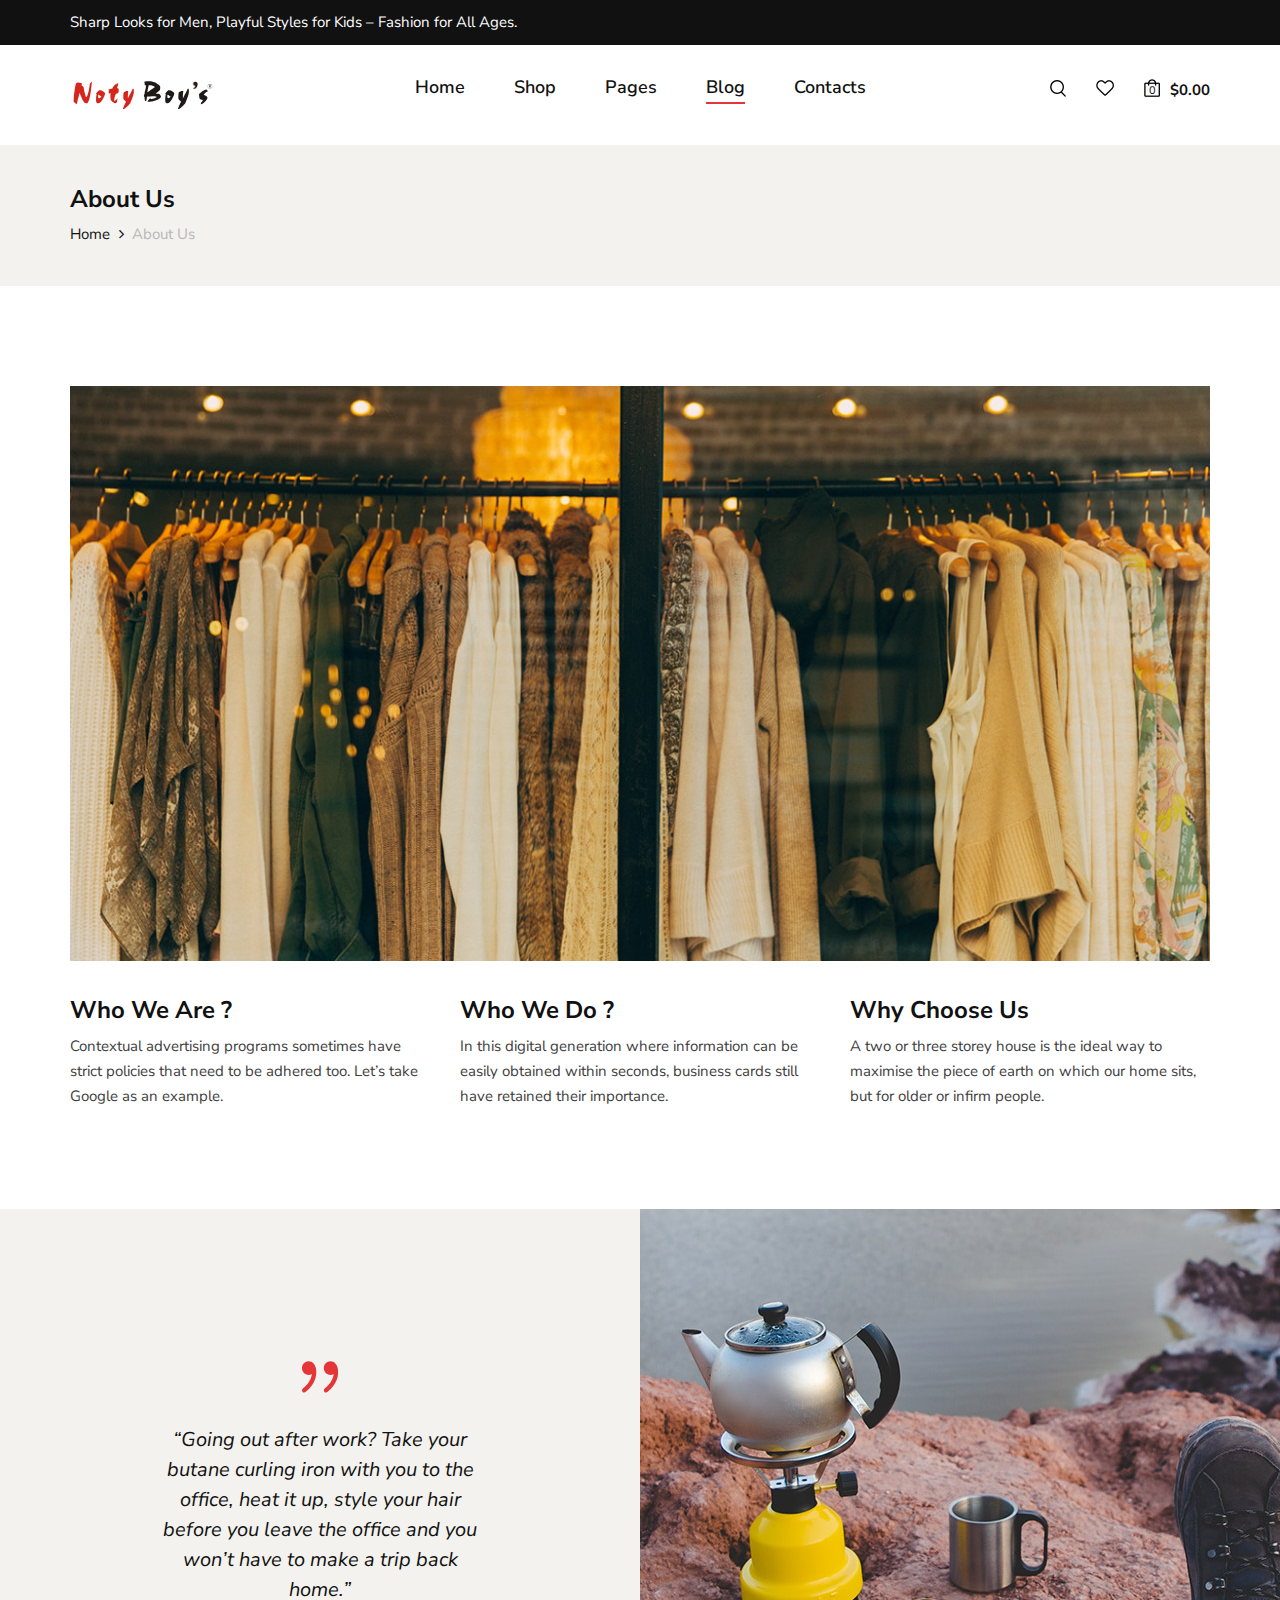
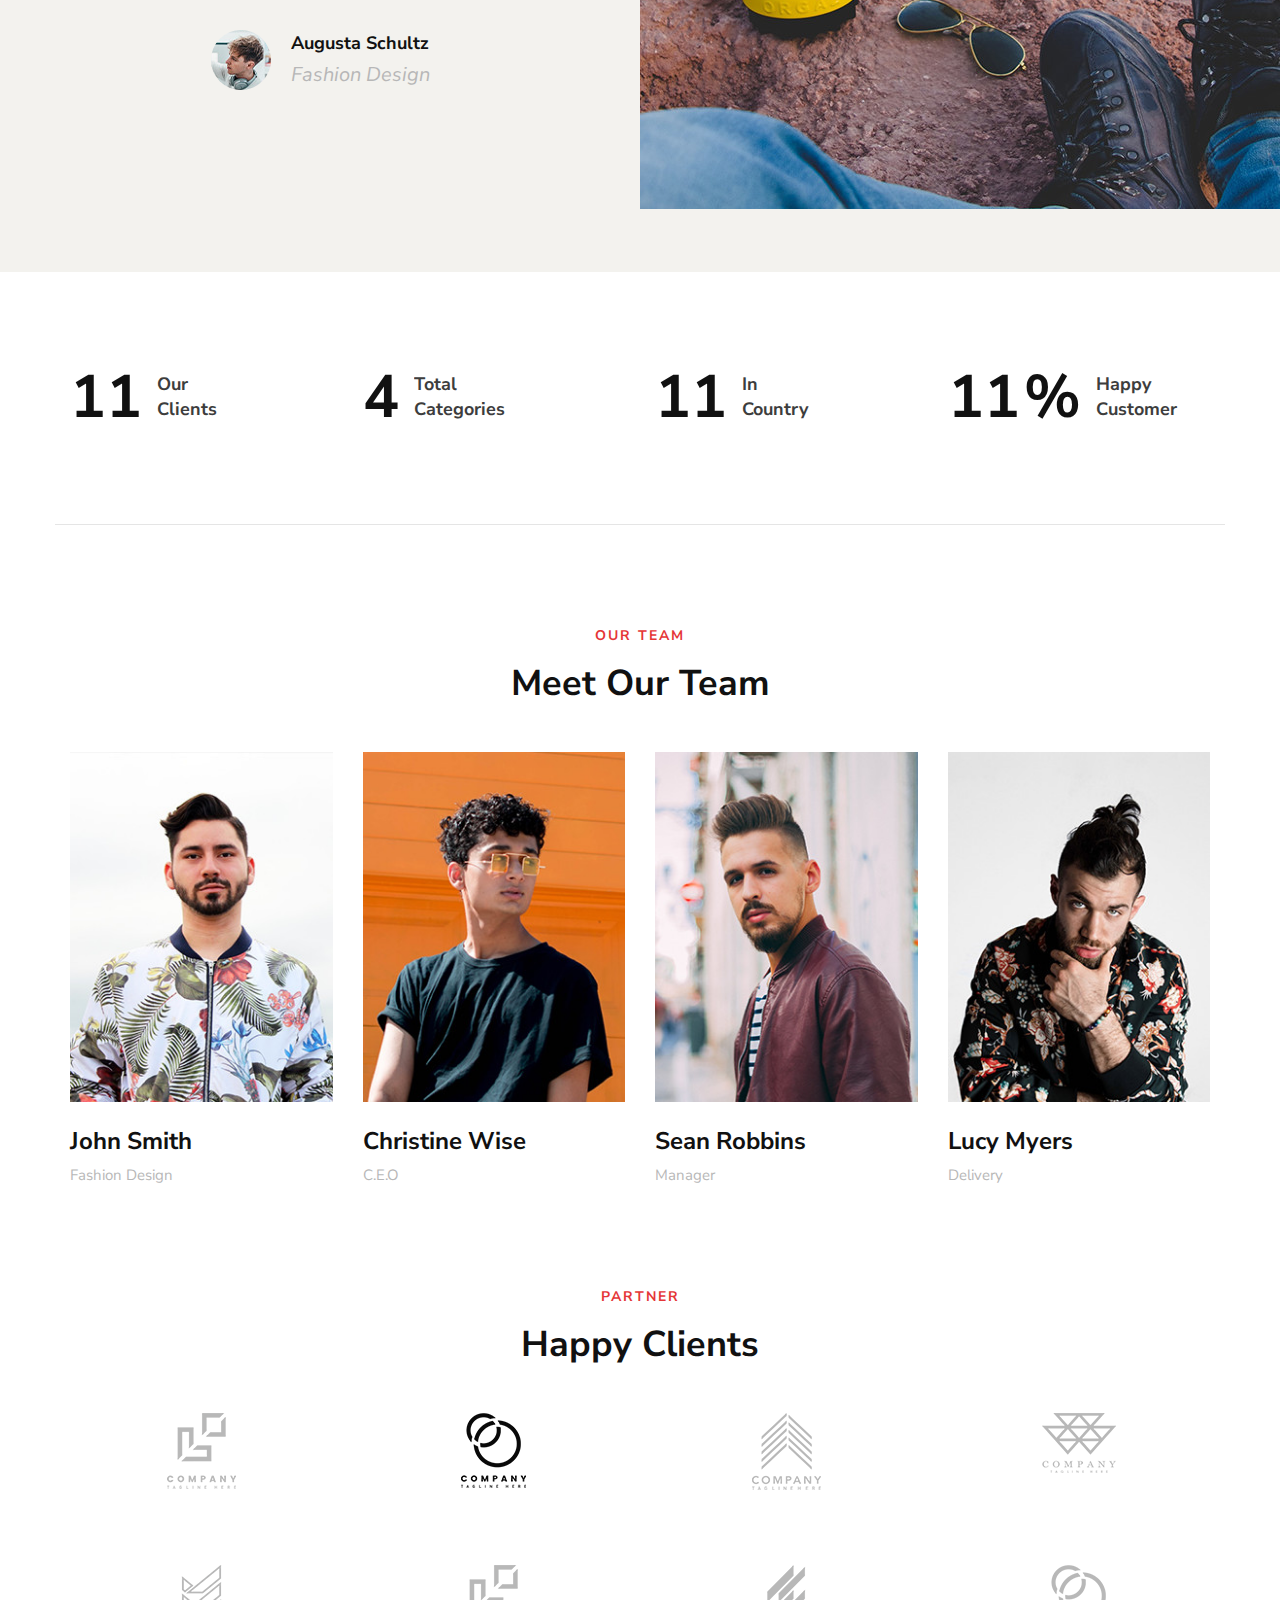
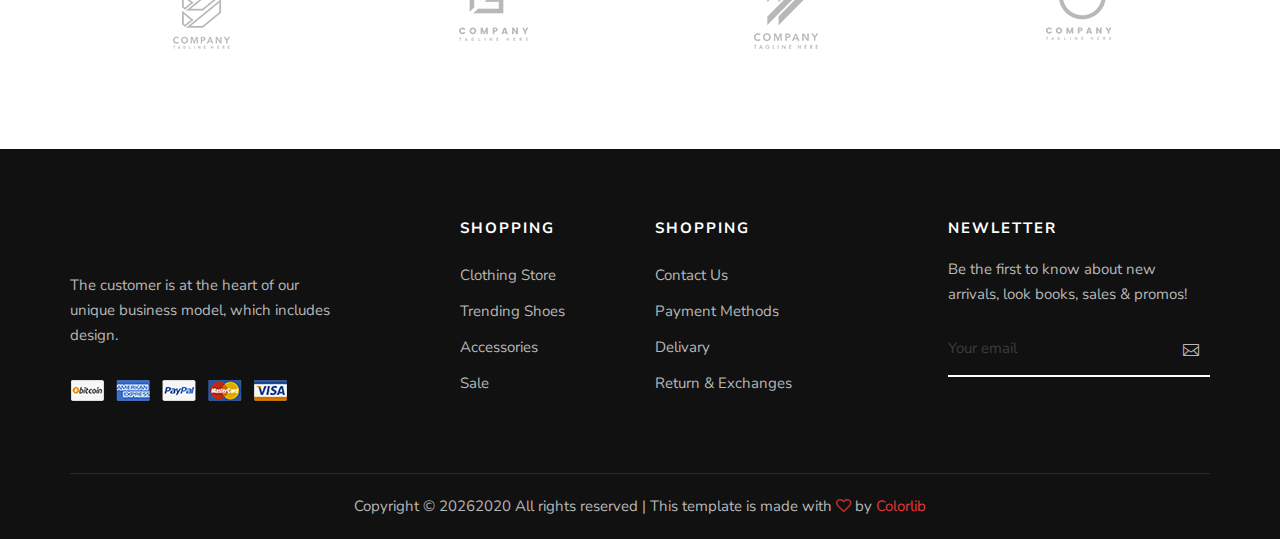
==== public/about.html @ b28cf13d "source code" ====
<!DOCTYPE html>
<html lang="zxx">

<head>
    <meta charset="UTF-8">
    <meta name="description" content="Male_Fashion Template">
    <meta name="keywords" content="Male_Fashion, unica, creative, html">
    <meta name="viewport" content="width=device-width, initial-scale=1.0">
    <meta http-equiv="X-UA-Compatible" content="ie=edge">
    <title>Noty Boy's | Men's & Kid's Wear</title>

    <!-- Google Font -->
    <link href="https://fonts.googleapis.com/css2?family=Nunito+Sans:wght@300;400;600;700;800;900&display=swap"
    rel="stylesheet">

    <!-- Css Styles -->
    <link rel="stylesheet" href="css/bootstrap.min.css" type="text/css">
    <link rel="stylesheet" href="css/font-awesome.min.css" type="text/css">
    <link rel="stylesheet" href="css/elegant-icons.css" type="text/css">
    <link rel="stylesheet" href="css/magnific-popup.css" type="text/css">
    <link rel="stylesheet" href="css/nice-select.css" type="text/css">
    <link rel="stylesheet" href="css/owl.carousel.min.css" type="text/css">
    <link rel="stylesheet" href="css/slicknav.min.css" type="text/css">
    <link rel="stylesheet" href="css/style.css" type="text/css">
</head>

<body>
    <!-- Page Preloder -->
    <div id="preloder">
        <div class="loader"></div>
    </div>

    <!-- Offcanvas Menu Begin -->
    <div class="offcanvas-menu-overlay"></div>
    <div class="offcanvas-menu-wrapper">
        <div class="offcanvas__option">
            <div class="offcanvas__links">
                <a href="#">Sign in</a>
                <a href="#">FAQs</a>
            </div>
            <div class="offcanvas__top__hover">
                <span>Usd <i class="arrow_carrot-down"></i></span>
                <ul>
                    <li>USD</li>
                    <li>EUR</li>
                    <li>USD</li>
                </ul>
            </div>
        </div>
        <div class="offcanvas__nav__option">
            <a href="#" class="search-switch"><img src="img/icon/search.png" alt=""></a>
            <a href="#"><img src="img/icon/heart.png" alt=""></a>
            <a href="#"><img src="img/icon/cart.png" alt=""> <span>0</span></a>
            <div class="price">$0.00</div>
        </div>
        <div id="mobile-menu-wrap"></div>
        <div class="offcanvas__text">
            <p>Sharp Looks for Men, Playful Styles for Kids – Fashion for All Ages.</p>
        </div>
    </div>
    <!-- Offcanvas Menu End -->

    <!-- Header Section Begin -->
    <header class="header">
        <div class="header__top">
            <div class="container">
                <div class="row">
                    <div class="col-lg-6 col-md-7">
                        <div class="header__top__left">
                            <p>Sharp Looks for Men, Playful Styles for Kids – Fashion for All Ages.</p>
                        </div>
                    </div>
                    
                </div>
            </div>
        </div>
        <div class="container">
            <div class="row">
                <div class="col-lg-3 col-md-3">
                    <div class="header__logo">
                        <a href="./index.html"><img src="img/logo.svg" alt=""></a>
                    </div>
                </div>
                <div class="col-lg-6 col-md-6">
                    <nav class="header__menu mobile-menu">
                        <ul>
                            <li><a href="./index.html">Home</a></li>
                            <li><a href="./shop.html">Shop</a></li>
                            <li><a href="#">Pages</a>
                                <ul class="dropdown">
                                    <li><a href="./about.html">About Us</a></li>
                                    <li><a href="./shop-details.html">Shop Details</a></li>
                                    <li><a href="./shopping-cart.html">Shopping Cart</a></li>
                                    <li><a href="./checkout.html">Check Out</a></li>
                                    <li><a href="./blog-details.html">Blog Details</a></li>
                                </ul>
                            </li>
                            <li class="active"><a href="./blog.html">Blog</a></li>
                            <li><a href="./contact.html">Contacts</a></li>
                        </ul>
                    </nav>
                </div>
                <div class="col-lg-3 col-md-3">
                    <div class="header__nav__option">
                        <a href="#" class="search-switch"><img src="img/icon/search.png" alt=""></a>
                        <a href="#"><img src="img/icon/heart.png" alt=""></a>
                        <a href="#"><img src="img/icon/cart.png" alt=""> <span>0</span></a>
                        <div class="price">$0.00</div>
                    </div>
                </div>
            </div>
            <div class="canvas__open"><i class="fa fa-bars"></i></div>
        </div>
    </header>
    <!-- Header Section End -->

    <!-- Breadcrumb Section Begin -->
    <section class="breadcrumb-option">
        <div class="container">
            <div class="row">
                <div class="col-lg-12">
                    <div class="breadcrumb__text">
                        <h4>About Us</h4>
                        <div class="breadcrumb__links">
                            <a href="./index.html">Home</a>
                            <span>About Us</span>
                        </div>
                    </div>
                </div>
            </div>
        </div>
    </section>
    <!-- Breadcrumb Section End -->

    <!-- About Section Begin -->
    <section class="about spad">
        <div class="container">
            <div class="row">
                <div class="col-lg-12">
                    <div class="about__pic">
                        <img src="img/about/about-us.jpg" alt="">
                    </div>
                </div>
            </div>
            <div class="row">
                <div class="col-lg-4 col-md-4 col-sm-6">
                    <div class="about__item">
                        <h4>Who We Are ?</h4>
                        <p>Contextual advertising programs sometimes have strict policies that need to be adhered too.
                        Let’s take Google as an example.</p>
                    </div>
                </div>
                <div class="col-lg-4 col-md-4 col-sm-6">
                    <div class="about__item">
                        <h4>Who We Do ?</h4>
                        <p>In this digital generation where information can be easily obtained within seconds, business
                        cards still have retained their importance.</p>
                    </div>
                </div>
                <div class="col-lg-4 col-md-4 col-sm-6">
                    <div class="about__item">
                        <h4>Why Choose Us</h4>
                        <p>A two or three storey house is the ideal way to maximise the piece of earth on which our home
                        sits, but for older or infirm people.</p>
                    </div>
                </div>
            </div>
        </div>
    </section>
    <!-- About Section End -->

    <!-- Testimonial Section Begin -->
    <section class="testimonial">
        <div class="container-fluid">
            <div class="row">
                <div class="col-lg-6 p-0">
                    <div class="testimonial__text">
                        <span class="icon_quotations"></span>
                        <p>“Going out after work? Take your butane curling iron with you to the office, heat it up,
                            style your hair before you leave the office and you won’t have to make a trip back home.”
                        </p>
                        <div class="testimonial__author">
                            <div class="testimonial__author__pic">
                                <img src="img/about/testimonial-author.jpg" alt="">
                            </div>
                            <div class="testimonial__author__text">
                                <h5>Augusta Schultz</h5>
                                <p>Fashion Design</p>
                            </div>
                        </div>
                    </div>
                </div>
                <div class="col-lg-6 p-0">
                    <div class="testimonial__pic set-bg" data-setbg="img/about/testimonial-pic.jpg"></div>
                </div>
            </div>
        </div>
    </section>
    <!-- Testimonial Section End -->

    <!-- Counter Section Begin -->
    <section class="counter spad">
        <div class="container">
            <div class="row">
                <div class="col-lg-3 col-md-6 col-sm-6">
                    <div class="counter__item">
                        <div class="counter__item__number">
                            <h2 class="cn_num">102</h2>
                        </div>
                        <span>Our <br />Clients</span>
                    </div>
                </div>
                <div class="col-lg-3 col-md-6 col-sm-6">
                    <div class="counter__item">
                        <div class="counter__item__number">
                            <h2 class="cn_num">30</h2>
                        </div>
                        <span>Total <br />Categories</span>
                    </div>
                </div>
                <div class="col-lg-3 col-md-6 col-sm-6">
                    <div class="counter__item">
                        <div class="counter__item__number">
                            <h2 class="cn_num">102</h2>
                        </div>
                        <span>In <br />Country</span>
                    </div>
                </div>
                <div class="col-lg-3 col-md-6 col-sm-6">
                    <div class="counter__item">
                        <div class="counter__item__number">
                            <h2 class="cn_num">98</h2>
                            <strong>%</strong>
                        </div>
                        <span>Happy <br />Customer</span>
                    </div>
                </div>
            </div>
        </div>
    </section>
    <!-- Counter Section End -->

    <!-- Team Section Begin -->
    <section class="team spad">
        <div class="container">
            <div class="row">
                <div class="col-lg-12">
                    <div class="section-title">
                        <span>Our Team</span>
                        <h2>Meet Our Team</h2>
                    </div>
                </div>
            </div>
            <div class="row">
                <div class="col-lg-3 col-md-6 col-sm-6">
                    <div class="team__item">
                        <img src="img/about/team-1.jpg" alt="">
                        <h4>John Smith</h4>
                        <span>Fashion Design</span>
                    </div>
                </div>
                <div class="col-lg-3 col-md-6 col-sm-6">
                    <div class="team__item">
                        <img src="img/about/team-2.jpg" alt="">
                        <h4>Christine Wise</h4>
                        <span>C.E.O</span>
                    </div>
                </div>
                <div class="col-lg-3 col-md-6 col-sm-6">
                    <div class="team__item">
                        <img src="img/about/team-3.jpg" alt="">
                        <h4>Sean Robbins</h4>
                        <span>Manager</span>
                    </div>
                </div>
                <div class="col-lg-3 col-md-6 col-sm-6">
                    <div class="team__item">
                        <img src="img/about/team-4.jpg" alt="">
                        <h4>Lucy Myers</h4>
                        <span>Delivery</span>
                    </div>
                </div>
            </div>
        </div>
    </section>
    <!-- Team Section End -->

    <!-- Client Section Begin -->
    <section class="clients spad">
        <div class="container">
            <div class="row">
                <div class="col-lg-12">
                    <div class="section-title">
                        <span>Partner</span>
                        <h2>Happy Clients</h2>
                    </div>
                </div>
            </div>
            <div class="row">
                <div class="col-lg-3 col-md-4 col-sm-4 col-6">
                    <a href="#" class="client__item"><img src="img/clients/client-1.png" alt=""></a>
                </div>
                <div class="col-lg-3 col-md-4 col-sm-4 col-6">
                    <a href="#" class="client__item"><img src="img/clients/client-2.png" alt=""></a>
                </div>
                <div class="col-lg-3 col-md-4 col-sm-4 col-6">
                    <a href="#" class="client__item"><img src="img/clients/client-3.png" alt=""></a>
                </div>
                <div class="col-lg-3 col-md-4 col-sm-4 col-6">
                    <a href="#" class="client__item"><img src="img/clients/client-4.png" alt=""></a>
                </div>
                <div class="col-lg-3 col-md-4 col-sm-4 col-6">
                    <a href="#" class="client__item"><img src="img/clients/client-5.png" alt=""></a>
                </div>
                <div class="col-lg-3 col-md-4 col-sm-4 col-6">
                    <a href="#" class="client__item"><img src="img/clients/client-6.png" alt=""></a>
                </div>
                <div class="col-lg-3 col-md-4 col-sm-4 col-6">
                    <a href="#" class="client__item"><img src="img/clients/client-7.png" alt=""></a>
                </div>
                <div class="col-lg-3 col-md-4 col-sm-4 col-6">
                    <a href="#" class="client__item"><img src="img/clients/client-8.png" alt=""></a>
                </div>
            </div>
        </div>
    </section>
    <!-- Client Section End -->

    <!-- Footer Section Begin -->
    <footer class="footer">
        <div class="container">
            <div class="row">
                <div class="col-lg-3 col-md-6 col-sm-6">
                    <div class="footer__about">
                        <div class="footer__logo">
                            <a href="#"><img src="img/footer-logo.svg" alt=""></a>
                        </div>
                        <p>The customer is at the heart of our unique business model, which includes design.</p>
                        <a href="#"><img src="img/payment.png" alt=""></a>
                    </div>
                </div>
                <div class="col-lg-2 offset-lg-1 col-md-3 col-sm-6">
                    <div class="footer__widget">
                        <h6>Shopping</h6>
                        <ul>
                            <li><a href="#">Clothing Store</a></li>
                            <li><a href="#">Trending Shoes</a></li>
                            <li><a href="#">Accessories</a></li>
                            <li><a href="#">Sale</a></li>
                        </ul>
                    </div>
                </div>
                <div class="col-lg-2 col-md-3 col-sm-6">
                    <div class="footer__widget">
                        <h6>Shopping</h6>
                        <ul>
                            <li><a href="#">Contact Us</a></li>
                            <li><a href="#">Payment Methods</a></li>
                            <li><a href="#">Delivary</a></li>
                            <li><a href="#">Return & Exchanges</a></li>
                        </ul>
                    </div>
                </div>
                <div class="col-lg-3 offset-lg-1 col-md-6 col-sm-6">
                    <div class="footer__widget">
                        <h6>NewLetter</h6>
                        <div class="footer__newslatter">
                            <p>Be the first to know about new arrivals, look books, sales & promos!</p>
                            <form action="#">
                                <input type="text" placeholder="Your email">
                                <button type="submit"><span class="icon_mail_alt"></span></button>
                            </form>
                        </div>
                    </div>
                </div>
            </div>
            <div class="row">
                <div class="col-lg-12 text-center">
                    <div class="footer__copyright__text">
                        <!-- Link back to Colorlib can't be removed. Template is licensed under CC BY 3.0. -->
                        <p>Copyright ©
                            <script>
                                document.write(new Date().getFullYear());
                            </script>2020
                            All rights reserved | This template is made with <i class="fa fa-heart-o"
                            aria-hidden="true"></i> by <a href="https://colorlib.com" target="_blank">Colorlib</a>
                        </p>
                        <!-- Link back to Colorlib can't be removed. Template is licensed under CC BY 3.0. -->
                    </div>
                </div>
            </div>
        </div>
    </footer>
    <!-- Footer Section End -->

    <!-- Search Begin -->
    <div class="search-model">
        <div class="h-100 d-flex align-items-center justify-content-center">
            <div class="search-close-switch">+</div>
            <form class="search-model-form">
                <input type="text" id="search-input" placeholder="Search here.....">
            </form>
        </div>
    </div>
    <!-- Search End -->

    <!-- Js Plugins -->
    <script src="js/jquery-3.3.1.min.js"></script>
    <script src="js/bootstrap.min.js"></script>
    <script src="js/jquery.nice-select.min.js"></script>
    <script src="js/jquery.nicescroll.min.js"></script>
    <script src="js/jquery.magnific-popup.min.js"></script>
    <script src="js/jquery.countdown.min.js"></script>
    <script src="js/jquery.slicknav.js"></script>
    <script src="js/mixitup.min.js"></script>
    <script src="js/owl.carousel.min.js"></script>
    <script src="js/main.js"></script>
</body>

</html>
---- public/css/elegant-icons.css ----
@font-face {
	font-family: 'ElegantIcons';
	src:url('../fonts/ElegantIcons.eot');
	src:url('../fonts/ElegantIcons.eot?#iefix') format('embedded-opentype'),
		url('../fonts/ElegantIcons.woff') format('woff'),
		url('../fonts/ElegantIcons.ttf') format('truetype'),
		url('../fonts/ElegantIcons.svg#ElegantIcons') format('svg');
	font-weight: normal;
	font-style: normal;
}

/* Use the following CSS code if you want to use data attributes for inserting your icons */
[data-icon]:before {
	font-family: 'ElegantIcons';
	content: attr(data-icon);
	speak: none;
	font-weight: normal;
	font-variant: normal;
	text-transform: none;
	line-height: 1;
	-webkit-font-smoothing: antialiased;
	-moz-osx-font-smoothing: grayscale;
}

/* Use the following CSS code if you want to have a class per icon */
/*
Instead of a list of all class selectors,
you can use the generic selector below, but it's slower:
[class*="your-class-prefix"] {
*/
.arrow_up, .arrow_down, .arrow_left, .arrow_right, .arrow_left-up, .arrow_right-up, .arrow_right-down, .arrow_left-down, .arrow-up-down, .arrow_up-down_alt, .arrow_left-right_alt, .arrow_left-right, .arrow_expand_alt2, .arrow_expand_alt, .arrow_condense, .arrow_expand, .arrow_move, .arrow_carrot-up, .arrow_carrot-down, .arrow_carrot-left, .arrow_carrot-right, .arrow_carrot-2up, .arrow_carrot-2down, .arrow_carrot-2left, .arrow_carrot-2right, .arrow_carrot-up_alt2, .arrow_carrot-down_alt2, .arrow_carrot-left_alt2, .arrow_carrot-right_alt2, .arrow_carrot-2up_alt2, .arrow_carrot-2down_alt2, .arrow_carrot-2left_alt2, .arrow_carrot-2right_alt2, .arrow_triangle-up, .arrow_triangle-down, .arrow_triangle-left, .arrow_triangle-right, .arrow_triangle-up_alt2, .arrow_triangle-down_alt2, .arrow_triangle-left_alt2, .arrow_triangle-right_alt2, .arrow_back, .icon_minus-06, .icon_plus, .icon_close, .icon_check, .icon_minus_alt2, .icon_plus_alt2, .icon_close_alt2, .icon_check_alt2, .icon_zoom-out_alt, .icon_zoom-in_alt, .icon_search, .icon_box-empty, .icon_box-selected, .icon_minus-box, .icon_plus-box, .icon_box-checked, .icon_circle-empty, .icon_circle-slelected, .icon_stop_alt2, .icon_stop, .icon_pause_alt2, .icon_pause, .icon_menu, .icon_menu-square_alt2, .icon_menu-circle_alt2, .icon_ul, .icon_ol, .icon_adjust-horiz, .icon_adjust-vert, .icon_document_alt, .icon_documents_alt, .icon_pencil, .icon_pencil-edit_alt, .icon_pencil-edit, .icon_folder-alt, .icon_folder-open_alt, .icon_folder-add_alt, .icon_info_alt, .icon_error-oct_alt, .icon_error-circle_alt, .icon_error-triangle_alt, .icon_question_alt2, .icon_question, .icon_comment_alt, .icon_chat_alt, .icon_vol-mute_alt, .icon_volume-low_alt, .icon_volume-high_alt, .icon_quotations, .icon_quotations_alt2, .icon_clock_alt, .icon_lock_alt, .icon_lock-open_alt, .icon_key_alt, .icon_cloud_alt, .icon_cloud-upload_alt, .icon_cloud-download_alt, .icon_image, .icon_images, .icon_lightbulb_alt, .icon_gift_alt, .icon_house_alt, .icon_genius, .icon_mobile, .icon_tablet, .icon_laptop, .icon_desktop, .icon_camera_alt, .icon_mail_alt, .icon_cone_alt, .icon_ribbon_alt, .icon_bag_alt, .icon_creditcard, .icon_cart_alt, .icon_paperclip, .icon_tag_alt, .icon_tags_alt, .icon_trash_alt, .icon_cursor_alt, .icon_mic_alt, .icon_compass_alt, .icon_pin_alt, .icon_pushpin_alt, .icon_map_alt, .icon_drawer_alt, .icon_toolbox_alt, .icon_book_alt, .icon_calendar, .icon_film, .icon_table, .icon_contacts_alt, .icon_headphones, .icon_lifesaver, .icon_piechart, .icon_refresh, .icon_link_alt, .icon_link, .icon_loading, .icon_blocked, .icon_archive_alt, .icon_heart_alt, .icon_star_alt, .icon_star-half_alt, .icon_star, .icon_star-half, .icon_tools, .icon_tool, .icon_cog, .icon_cogs, .arrow_up_alt, .arrow_down_alt, .arrow_left_alt, .arrow_right_alt, .arrow_left-up_alt, .arrow_right-up_alt, .arrow_right-down_alt, .arrow_left-down_alt, .arrow_condense_alt, .arrow_expand_alt3, .arrow_carrot_up_alt, .arrow_carrot-down_alt, .arrow_carrot-left_alt, .arrow_carrot-right_alt, .arrow_carrot-2up_alt, .arrow_carrot-2dwnn_alt, .arrow_carrot-2left_alt, .arrow_carrot-2right_alt, .arrow_triangle-up_alt, .arrow_triangle-down_alt, .arrow_triangle-left_alt, .arrow_triangle-right_alt, .icon_minus_alt, .icon_plus_alt, .icon_close_alt, .icon_check_alt, .icon_zoom-out, .icon_zoom-in, .icon_stop_alt, .icon_menu-square_alt, .icon_menu-circle_alt, .icon_document, .icon_documents, .icon_pencil_alt, .icon_folder, .icon_folder-open, .icon_folder-add, .icon_folder_upload, .icon_folder_download, .icon_info, .icon_error-circle, .icon_error-oct, .icon_error-triangle, .icon_question_alt, .icon_comment, .icon_chat, .icon_vol-mute, .icon_volume-low, .icon_volume-high, .icon_quotations_alt, .icon_clock, .icon_lock, .icon_lock-open, .icon_key, .icon_cloud, .icon_cloud-upload, .icon_cloud-download, .icon_lightbulb, .icon_gift, .icon_house, .icon_camera, .icon_mail, .icon_cone, .icon_ribbon, .icon_bag, .icon_cart, .icon_tag, .icon_tags, .icon_trash, .icon_cursor, .icon_mic, .icon_compass, .icon_pin, .icon_pushpin, .icon_map, .icon_drawer, .icon_toolbox, .icon_book, .icon_contacts, .icon_archive, .icon_heart, .icon_profile, .icon_group, .icon_grid-2x2, .icon_grid-3x3, .icon_music, .icon_pause_alt, .icon_phone, .icon_upload, .icon_download, .social_facebook, .social_twitter, .social_pinterest, .social_googleplus, .social_tumblr, .social_tumbleupon, .social_wordpress, .social_instagram, .social_dribbble, .social_vimeo, .social_linkedin, .social_rss, .social_deviantart, .social_share, .social_myspace, .social_skype, .social_youtube, .social_picassa, .social_googledrive, .social_flickr, .social_blogger, .social_spotify, .social_delicious, .social_facebook_circle, .social_twitter_circle, .social_pinterest_circle, .social_googleplus_circle, .social_tumblr_circle, .social_stumbleupon_circle, .social_wordpress_circle, .social_instagram_circle, .social_dribbble_circle, .social_vimeo_circle, .social_linkedin_circle, .social_rss_circle, .social_deviantart_circle, .social_share_circle, .social_myspace_circle, .social_skype_circle, .social_youtube_circle, .social_picassa_circle, .social_googledrive_alt2, .social_flickr_circle, .social_blogger_circle, .social_spotify_circle, .social_delicious_circle, .social_facebook_square, .social_twitter_square, .social_pinterest_square, .social_googleplus_square, .social_tumblr_square, .social_stumbleupon_square, .social_wordpress_square, .social_instagram_square, .social_dribbble_square, .social_vimeo_square, .social_linkedin_square, .social_rss_square, .social_deviantart_square, .social_share_square, .social_myspace_square, .social_skype_square, .social_youtube_square, .social_picassa_square, .social_googledrive_square, .social_flickr_square, .social_blogger_square, .social_spotify_square, .social_delicious_square, .icon_printer, .icon_calulator, .icon_building, .icon_floppy, .icon_drive, .icon_search-2, .icon_id, .icon_id-2, .icon_puzzle, .icon_like, .icon_dislike, .icon_mug, .icon_currency, .icon_wallet, .icon_pens, .icon_easel, .icon_flowchart, .icon_datareport, .icon_briefcase, .icon_shield, .icon_percent, .icon_globe, .icon_globe-2, .icon_target, .icon_hourglass, .icon_balance, .icon_rook, .icon_printer-alt, .icon_calculator_alt, .icon_building_alt, .icon_floppy_alt, .icon_drive_alt, .icon_search_alt, .icon_id_alt, .icon_id-2_alt, .icon_puzzle_alt, .icon_like_alt, .icon_dislike_alt, .icon_mug_alt, .icon_currency_alt, .icon_wallet_alt, .icon_pens_alt, .icon_easel_alt, .icon_flowchart_alt, .icon_datareport_alt, .icon_briefcase_alt, .icon_shield_alt, .icon_percent_alt, .icon_globe_alt, .icon_clipboard {
	font-family: 'ElegantIcons';
	speak: none;
	font-style: normal;
	font-weight: normal;
	font-variant: normal;
	text-transform: none;
	line-height: 1;
	-webkit-font-smoothing: antialiased;
}
.arrow_up:before {
	content: "\21";
}
.arrow_down:before {
	content: "\22";
}
.arrow_left:before {
	content: "\23";
}
.arrow_right:before {
	content: "\24";
}
.arrow_left-up:before {
	content: "\25";
}
.arrow_right-up:before {
	content: "\26";
}
.arrow_right-down:before {
	content: "\27";
}
.arrow_left-down:before {
	content: "\28";
}
.arrow-up-down:before {
	content: "\29";
}
.arrow_up-down_alt:before {
	content: "\2a";
}
.arrow_left-right_alt:before {
	content: "\2b";
}
.arrow_left-right:before {
	content: "\2c";
}
.arrow_expand_alt2:before {
	content: "\2d";
}
.arrow_expand_alt:before {
	content: "\2e";
}
.arrow_condense:before {
	content: "\2f";
}
.arrow_expand:before {
	content: "\30";
}
.arrow_move:before {
	content: "\31";
}
.arrow_carrot-up:before {
	content: "\32";
}
.arrow_carrot-down:before {
	content: "\33";
}
.arrow_carrot-left:before {
	content: "\34";
}
.arrow_carrot-right:before {
	content: "\35";
}
.arrow_carrot-2up:before {
	content: "\36";
}
.arrow_carrot-2down:before {
	content: "\37";
}
.arrow_carrot-2left:before {
	content: "\38";
}
.arrow_carrot-2right:before {
	content: "\39";
}
.arrow_carrot-up_alt2:before {
	content: "\3a";
}
.arrow_carrot-down_alt2:before {
	content: "\3b";
}
.arrow_carrot-left_alt2:before {
	content: "\3c";
}
.arrow_carrot-right_alt2:before {
	content: "\3d";
}
.arrow_carrot-2up_alt2:before {
	content: "\3e";
}
.arrow_carrot-2down_alt2:before {
	content: "\3f";
}
.arrow_carrot-2left_alt2:before {
	content: "\40";
}
.arrow_carrot-2right_alt2:before {
	content: "\41";
}
.arrow_triangle-up:before {
	content: "\42";
}
.arrow_triangle-down:before {
	content: "\43";
}
.arrow_triangle-left:before {
	content: "\44";
}
.arrow_triangle-right:before {
	content: "\45";
}
.arrow_triangle-up_alt2:before {
	content: "\46";
}
.arrow_triangle-down_alt2:before {
	content: "\47";
}
.arrow_triangle-left_alt2:before {
	content: "\48";
}
.arrow_triangle-right_alt2:before {
	content: "\49";
}
.arrow_back:before {
	content: "\4a";
}
.icon_minus-06:before {
	content: "\4b";
}
.icon_plus:before {
	content: "\4c";
}
.icon_close:before {
	content: "\4d";
}
.icon_check:before {
	content: "\4e";
}
.icon_minus_alt2:before {
	content: "\4f";
}
.icon_plus_alt2:before {
	content: "\50";
}
.icon_close_alt2:before {
	content: "\51";
}
.icon_check_alt2:before {
	content: "\52";
}
.icon_zoom-out_alt:before {
	content: "\53";
}
.icon_zoom-in_alt:before {
	content: "\54";
}
.icon_search:before {
	content: "\55";
}
.icon_box-empty:before {
	content: "\56";
}
.icon_box-selected:before {
	content: "\57";
}
.icon_minus-box:before {
	content: "\58";
}
.icon_plus-box:before {
	content: "\59";
}
.icon_box-checked:before {
	content: "\5a";
}
.icon_circle-empty:before {
	content: "\5b";
}
.icon_circle-slelected:before {
	content: "\5c";
}
.icon_stop_alt2:before {
	content: "\5d";
}
.icon_stop:before {
	content: "\5e";
}
.icon_pause_alt2:before {
	content: "\5f";
}
.icon_pause:before {
	content: "\60";
}
.icon_menu:before {
	content: "\61";
}
.icon_menu-square_alt2:before {
	content: "\62";
}
.icon_menu-circle_alt2:before {
	content: "\63";
}
.icon_ul:before {
	content: "\64";
}
.icon_ol:before {
	content: "\65";
}
.icon_adjust-horiz:before {
	content: "\66";
}
.icon_adjust-vert:before {
	content: "\67";
}
.icon_document_alt:before {
	content: "\68";
}
.icon_documents_alt:before {
	content: "\69";
}
.icon_pencil:before {
	content: "\6a";
}
.icon_pencil-edit_alt:before {
	content: "\6b";
}
.icon_pencil-edit:before {
	content: "\6c";
}
.icon_folder-alt:before {
	content: "\6d";
}
.icon_folder-open_alt:before {
	content: "\6e";
}
.icon_folder-add_alt:before {
	content: "\6f";
}
.icon_info_alt:before {
	content: "\70";
}
.icon_error-oct_alt:before {
	content: "\71";
}
.icon_error-circle_alt:before {
	content: "\72";
}
.icon_error-triangle_alt:before {
	content: "\73";
}
.icon_question_alt2:before {
	content: "\74";
}
.icon_question:before {
	content: "\75";
}
.icon_comment_alt:before {
	content: "\76";
}
.icon_chat_alt:before {
	content: "\77";
}
.icon_vol-mute_alt:before {
	content: "\78";
}
.icon_volume-low_alt:before {
	content: "\79";
}
.icon_volume-high_alt:before {
	content: "\7a";
}
.icon_quotations:before {
	content: "\7b";
}
.icon_quotations_alt2:before {
	content: "\7c";
}
.icon_clock_alt:before {
	content: "\7d";
}
.icon_lock_alt:before {
	content: "\7e";
}
.icon_lock-open_alt:before {
	content: "\e000";
}
.icon_key_alt:before {
	content: "\e001";
}
.icon_cloud_alt:before {
	content: "\e002";
}
.icon_cloud-upload_alt:before {
	content: "\e003";
}
.icon_cloud-download_alt:before {
	content: "\e004";
}
.icon_image:before {
	content: "\e005";
}
.icon_images:before {
	content: "\e006";
}
.icon_lightbulb_alt:before {
	content: "\e007";
}
.icon_gift_alt:before {
	content: "\e008";
}
.icon_house_alt:before {
	content: "\e009";
}
.icon_genius:before {
	content: "\e00a";
}
.icon_mobile:before {
	content: "\e00b";
}
.icon_tablet:before {
	content: "\e00c";
}
.icon_laptop:before {
	content: "\e00d";
}
.icon_desktop:before {
	content: "\e00e";
}
.icon_camera_alt:before {
	content: "\e00f";
}
.icon_mail_alt:before {
	content: "\e010";
}
.icon_cone_alt:before {
	content: "\e011";
}
.icon_ribbon_alt:before {
	content: "\e012";
}
.icon_bag_alt:before {
	content: "\e013";
}
.icon_creditcard:before {
	content: "\e014";
}
.icon_cart_alt:before {
	content: "\e015";
}
.icon_paperclip:before {
	content: "\e016";
}
.icon_tag_alt:before {
	content: "\e017";
}
.icon_tags_alt:before {
	content: "\e018";
}
.icon_trash_alt:before {
	content: "\e019";
}
.icon_cursor_alt:before {
	content: "\e01a";
}
.icon_mic_alt:before {
	content: "\e01b";
}
.icon_compass_alt:before {
	content: "\e01c";
}
.icon_pin_alt:before {
	content: "\e01d";
}
.icon_pushpin_alt:before {
	content: "\e01e";
}
.icon_map_alt:before {
	content: "\e01f";
}
.icon_drawer_alt:before {
	content: "\e020";
}
.icon_toolbox_alt:before {
	content: "\e021";
}
.icon_book_alt:before {
	content: "\e022";
}
.icon_calendar:before {
	content: "\e023";
}
.icon_film:before {
	content: "\e024";
}
.icon_table:before {
	content: "\e025";
}
.icon_contacts_alt:before {
	content: "\e026";
}
.icon_headphones:before {
	content: "\e027";
}
.icon_lifesaver:before {
	content: "\e028";
}
.icon_piechart:before {
	content: "\e029";
}
.icon_refresh:before {
	content: "\e02a";
}
.icon_link_alt:before {
	content: "\e02b";
}
.icon_link:before {
	content: "\e02c";
}
.icon_loading:before {
	content: "\e02d";
}
.icon_blocked:before {
	content: "\e02e";
}
.icon_archive_alt:before {
	content: "\e02f";
}
.icon_heart_alt:before {
	content: "\e030";
}
.icon_star_alt:before {
	content: "\e031";
}
.icon_star-half_alt:before {
	content: "\e032";
}
.icon_star:before {
	content: "\e033";
}
.icon_star-half:before {
	content: "\e034";
}
.icon_tools:before {
	content: "\e035";
}
.icon_tool:before {
	content: "\e036";
}
.icon_cog:before {
	content: "\e037";
}
.icon_cogs:before {
	content: "\e038";
}
.arrow_up_alt:before {
	content: "\e039";
}
.arrow_down_alt:before {
	content: "\e03a";
}
.arrow_left_alt:before {
	content: "\e03b";
}
.arrow_right_alt:before {
	content: "\e03c";
}
.arrow_left-up_alt:before {
	content: "\e03d";
}
.arrow_right-up_alt:before {
	content: "\e03e";
}
.arrow_right-down_alt:before {
	content: "\e03f";
}
.arrow_left-down_alt:before {
	content: "\e040";
}
.arrow_condense_alt:before {
	content: "\e041";
}
.arrow_expand_alt3:before {
	content: "\e042";
}
.arrow_carrot_up_alt:before {
	content: "\e043";
}
.arrow_carrot-down_alt:before {
	content: "\e044";
}
.arrow_carrot-left_alt:before {
	content: "\e045";
}
.arrow_carrot-right_alt:before {
	content: "\e046";
}
.arrow_carrot-2up_alt:before {
	content: "\e047";
}
.arrow_carrot-2dwnn_alt:before {
	content: "\e048";
}
.arrow_carrot-2left_alt:before {
	content: "\e049";
}
.arrow_carrot-2right_alt:before {
	content: "\e04a";
}
.arrow_triangle-up_alt:before {
	content: "\e04b";
}
.arrow_triangle-down_alt:before {
	content: "\e04c";
}
.arrow_triangle-left_alt:before {
	content: "\e04d";
}
.arrow_triangle-right_alt:before {
	content: "\e04e";
}
.icon_minus_alt:before {
	content: "\e04f";
}
.icon_plus_alt:before {
	content: "\e050";
}
.icon_close_alt:before {
	content: "\e051";
}
.icon_check_alt:before {
	content: "\e052";
}
.icon_zoom-out:before {
	content: "\e053";
}
.icon_zoom-in:before {
	content: "\e054";
}
.icon_stop_alt:before {
	content: "\e055";
}
.icon_menu-square_alt:before {
	content: "\e056";
}
.icon_menu-circle_alt:before {
	content: "\e057";
}
.icon_document:before {
	content: "\e058";
}
.icon_documents:before {
	content: "\e059";
}
.icon_pencil_alt:before {
	content: "\e05a";
}
.icon_folder:before {
	content: "\e05b";
}
.icon_folder-open:before {
	content: "\e05c";
}
.icon_folder-add:before {
	content: "\e05d";
}
.icon_folder_upload:before {
	content: "\e05e";
}
.icon_folder_download:before {
	content: "\e05f";
}
.icon_info:before {
	content: "\e060";
}
.icon_error-circle:before {
	content: "\e061";
}
.icon_error-oct:before {
	content: "\e062";
}
.icon_error-triangle:before {
	content: "\e063";
}
.icon_question_alt:before {
	content: "\e064";
}
.icon_comment:before {
	content: "\e065";
}
.icon_chat:before {
	content: "\e066";
}
.icon_vol-mute:before {
	content: "\e067";
}
.icon_volume-low:before {
	content: "\e068";
}
.icon_volume-high:before {
	content: "\e069";
}
.icon_quotations_alt:before {
	content: "\e06a";
}
.icon_clock:before {
	content: "\e06b";
}
.icon_lock:before {
	content: "\e06c";
}
.icon_lock-open:before {
	content: "\e06d";
}
.icon_key:before {
	content: "\e06e";
}
.icon_cloud:before {
	content: "\e06f";
}
.icon_cloud-upload:before {
	content: "\e070";
}
.icon_cloud-download:before {
	content: "\e071";
}
.icon_lightbulb:before {
	content: "\e072";
}
.icon_gift:before {
	content: "\e073";
}
.icon_house:before {
	content: "\e074";
}
.icon_camera:before {
	content: "\e075";
}
.icon_mail:before {
	content: "\e076";
}
.icon_cone:before {
	content: "\e077";
}
.icon_ribbon:before {
	content: "\e078";
}
.icon_bag:before {
	content: "\e079";
}
.icon_cart:before {
	content: "\e07a";
}
.icon_tag:before {
	content: "\e07b";
}
.icon_tags:before {
	content: "\e07c";
}
.icon_trash:before {
	content: "\e07d";
}
.icon_cursor:before {
	content: "\e07e";
}
.icon_mic:before {
	content: "\e07f";
}
.icon_compass:before {
	content: "\e080";
}
.icon_pin:before {
	content: "\e081";
}
.icon_pushpin:before {
	content: "\e082";
}
.icon_map:before {
	content: "\e083";
}
.icon_drawer:before {
	content: "\e084";
}
.icon_toolbox:before {
	content: "\e085";
}
.icon_book:before {
	content: "\e086";
}
.icon_contacts:before {
	content: "\e087";
}
.icon_archive:before {
	content: "\e088";
}
.icon_heart:before {
	content: "\e089";
}
.icon_profile:before {
	content: "\e08a";
}
.icon_group:before {
	content: "\e08b";
}
.icon_grid-2x2:before {
	content: "\e08c";
}
.icon_grid-3x3:before {
	content: "\e08d";
}
.icon_music:before {
	content: "\e08e";
}
.icon_pause_alt:before {
	content: "\e08f";
}
.icon_phone:before {
	content: "\e090";
}
.icon_upload:before {
	content: "\e091";
}
.icon_download:before {
	content: "\e092";
}
.social_facebook:before {
	content: "\e093";
}
.social_twitter:before {
	content: "\e094";
}
.social_pinterest:before {
	content: "\e095";
}
.social_googleplus:before {
	content: "\e096";
}
.social_tumblr:before {
	content: "\e097";
}
.social_tumbleupon:before {
	content: "\e098";
}
.social_wordpress:before {
	content: "\e099";
}
.social_instagram:before {
	content: "\e09a";
}
.social_dribbble:before {
	content: "\e09b";
}
.social_vimeo:before {
	content: "\e09c";
}
.social_linkedin:before {
	content: "\e09d";
}
.social_rss:before {
	content: "\e09e";
}
.social_deviantart:before {
	content: "\e09f";
}
.social_share:before {
	content: "\e0a0";
}
.social_myspace:before {
	content: "\e0a1";
}
.social_skype:before {
	content: "\e0a2";
}
.social_youtube:before {
	content: "\e0a3";
}
.social_picassa:before {
	content: "\e0a4";
}
.social_googledrive:before {
	content: "\e0a5";
}
.social_flickr:before {
	content: "\e0a6";
}
.social_blogger:before {
	content: "\e0a7";
}
.social_spotify:before {
	content: "\e0a8";
}
.social_delicious:before {
	content: "\e0a9";
}
.social_facebook_circle:before {
	content: "\e0aa";
}
.social_twitter_circle:before {
	content: "\e0ab";
}
.social_pinterest_circle:before {
	content: "\e0ac";
}
.social_googleplus_circle:before {
	content: "\e0ad";
}
.social_tumblr_circle:before {
	content: "\e0ae";
}
.social_stumbleupon_circle:before {
	content: "\e0af";
}
.social_wordpress_circle:before {
	content: "\e0b0";
}
.social_instagram_circle:before {
	content: "\e0b1";
}
.social_dribbble_circle:before {
	content: "\e0b2";
}
.social_vimeo_circle:before {
	content: "\e0b3";
}
.social_linkedin_circle:before {
	content: "\e0b4";
}
.social_rss_circle:before {
	content: "\e0b5";
}
.social_deviantart_circle:before {
	content: "\e0b6";
}
.social_share_circle:before {
	content: "\e0b7";
}
.social_myspace_circle:before {
	content: "\e0b8";
}
.social_skype_circle:before {
	content: "\e0b9";
}
.social_youtube_circle:before {
	content: "\e0ba";
}
.social_picassa_circle:before {
	content: "\e0bb";
}
.social_googledrive_alt2:before {
	content: "\e0bc";
}
.social_flickr_circle:before {
	content: "\e0bd";
}
.social_blogger_circle:before {
	content: "\e0be";
}
.social_spotify_circle:before {
	content: "\e0bf";
}
.social_delicious_circle:before {
	content: "\e0c0";
}
.social_facebook_square:before {
	content: "\e0c1";
}
.social_twitter_square:before {
	content: "\e0c2";
}
.social_pinterest_square:before {
	content: "\e0c3";
}
.social_googleplus_square:before {
	content: "\e0c4";
}
.social_tumblr_square:before {
	content: "\e0c5";
}
.social_stumbleupon_square:before {
	content: "\e0c6";
}
.social_wordpress_square:before {
	content: "\e0c7";
}
.social_instagram_square:before {
	content: "\e0c8";
}
.social_dribbble_square:before {
	content: "\e0c9";
}
.social_vimeo_square:before {
	content: "\e0ca";
}
.social_linkedin_square:before {
	content: "\e0cb";
}
.social_rss_square:before {
	content: "\e0cc";
}
.social_deviantart_square:before {
	content: "\e0cd";
}
.social_share_square:before {
	content: "\e0ce";
}
.social_myspace_square:before {
	content: "\e0cf";
}
.social_skype_square:before {
	content: "\e0d0";
}
.social_youtube_square:before {
	content: "\e0d1";
}
.social_picassa_square:before {
	content: "\e0d2";
}
.social_googledrive_square:before {
	content: "\e0d3";
}
.social_flickr_square:before {
	content: "\e0d4";
}
.social_blogger_square:before {
	content: "\e0d5";
}
.social_spotify_square:before {
	content: "\e0d6";
}
.social_delicious_square:before {
	content: "\e0d7";
}
.icon_printer:before {
	content: "\e103";
}
.icon_calulator:before {
	content: "\e0ee";
}
.icon_building:before {
	content: "\e0ef";
}
.icon_floppy:before {
	content: "\e0e8";
}
.icon_drive:before {
	content: "\e0ea";
}
.icon_search-2:before {
	content: "\e101";
}
.icon_id:before {
	content: "\e107";
}
.icon_id-2:before {
	content: "\e108";
}
.icon_puzzle:before {
	content: "\e102";
}
.icon_like:before {
	content: "\e106";
}
.icon_dislike:before {
	content: "\e0eb";
}
.icon_mug:before {
	content: "\e105";
}
.icon_currency:before {
	content: "\e0ed";
}
.icon_wallet:before {
	content: "\e100";
}
.icon_pens:before {
	content: "\e104";
}
.icon_easel:before {
	content: "\e0e9";
}
.icon_flowchart:before {
	content: "\e109";
}
.icon_datareport:before {
	content: "\e0ec";
}
.icon_briefcase:before {
	content: "\e0fe";
}
.icon_shield:before {
	content: "\e0f6";
}
.icon_percent:before {
	content: "\e0fb";
}
.icon_globe:before {
	content: "\e0e2";
}
.icon_globe-2:before {
	content: "\e0e3";
}
.icon_target:before {
	content: "\e0f5";
}
.icon_hourglass:before {
	content: "\e0e1";
}
.icon_balance:before {
	content: "\e0ff";
}
.icon_rook:before {
	content: "\e0f8";
}
.icon_printer-alt:before {
	content: "\e0fa";
}
.icon_calculator_alt:before {
	content: "\e0e7";
}
.icon_building_alt:before {
	content: "\e0fd";
}
.icon_floppy_alt:before {
	content: "\e0e4";
}
.icon_drive_alt:before {
	content: "\e0e5";
}
.icon_search_alt:before {
	content: "\e0f7";
}
.icon_id_alt:before {
	content: "\e0e0";
}
.icon_id-2_alt:before {
	content: "\e0fc";
}
.icon_puzzle_alt:before {
	content: "\e0f9";
}
.icon_like_alt:before {
	content: "\e0dd";
}
.icon_dislike_alt:before {
	content: "\e0f1";
}
.icon_mug_alt:before {
	content: "\e0dc";
}
.icon_currency_alt:before {
	content: "\e0f3";
}
.icon_wallet_alt:before {
	content: "\e0d8";
}
.icon_pens_alt:before {
	content: "\e0db";
}
.icon_easel_alt:before {
	content: "\e0f0";
}
.icon_flowchart_alt:before {
	content: "\e0df";
}
.icon_datareport_alt:before {
	content: "\e0f2";
}
.icon_briefcase_alt:before {
	content: "\e0f4";
}
.icon_shield_alt:before {
	content: "\e0d9";
}
.icon_percent_alt:before {
	content: "\e0da";
}
.icon_globe_alt:before {
	content: "\e0de";
}
.icon_clipboard:before {
	content: "\e0e6";
}


	.glyph {
		float: left;
		text-align: center;
		padding: .75em;
		margin: .4em 1.5em .75em 0;
		width: 6em;
text-shadow: none;
	}
        .glyph_big {
        font-size: 128px;
        color: #59c5dc;
        float: left;
        margin-right: 20px;
        }

        .glyph div { padding-bottom: 10px;}

	.glyph input {
		font-family: consolas, monospace;
		font-size: 12px;
		width: 100%;
		text-align: center;
		border: 0;
		box-shadow: 0 0 0 1px #ccc;
		padding: .2em;
                -moz-border-radius: 5px;
                -webkit-border-radius: 5px;
	}
	.centered {
		margin-left: auto;
		margin-right: auto;
	}
	.glyph .fs1 {
		font-size: 2em;
	}
---- public/css/nice-select.css ----
.nice-select {
  -webkit-tap-highlight-color: transparent;
  background-color: #fff;
  border-radius: 5px;
  border: solid 1px #e8e8e8;
  box-sizing: border-box;
  clear: both;
  cursor: pointer;
  display: block;
  float: left;
  font-family: inherit;
  font-size: 14px;
  font-weight: normal;
  height: 42px;
  line-height: 40px;
  outline: none;
  padding-left: 18px;
  padding-right: 30px;
  position: relative;
  text-align: left !important;
  -webkit-transition: all 0.2s ease-in-out;
  transition: all 0.2s ease-in-out;
  -webkit-user-select: none;
     -moz-user-select: none;
      -ms-user-select: none;
          user-select: none;
  white-space: nowrap;
  width: auto; }
  .nice-select:hover {
    border-color: #dbdbdb; }
  .nice-select:active, .nice-select.open, .nice-select:focus {
    border-color: #999; }
  .nice-select:after {
    border-bottom: 2px solid #999;
    border-right: 2px solid #999;
    content: '';
    display: block;
    height: 5px;
    margin-top: -4px;
    pointer-events: none;
    position: absolute;
    right: 12px;
    top: 50%;
    -webkit-transform-origin: 66% 66%;
        -ms-transform-origin: 66% 66%;
            transform-origin: 66% 66%;
    -webkit-transform: rotate(45deg);
        -ms-transform: rotate(45deg);
            transform: rotate(45deg);
    -webkit-transition: all 0.15s ease-in-out;
    transition: all 0.15s ease-in-out;
    width: 5px; }
  .nice-select.open:after {
    -webkit-transform: rotate(-135deg);
        -ms-transform: rotate(-135deg);
            transform: rotate(-135deg); }
  .nice-select.open .list {
    opacity: 1;
    pointer-events: auto;
    -webkit-transform: scale(1) translateY(0);
        -ms-transform: scale(1) translateY(0);
            transform: scale(1) translateY(0); }
  .nice-select.disabled {
    border-color: #ededed;
    color: #999;
    pointer-events: none; }
    .nice-select.disabled:after {
      border-color: #cccccc; }
  .nice-select.wide {
    width: 100%; }
    .nice-select.wide .list {
      left: 0 !important;
      right: 0 !important; }
  .nice-select.right {
    float: right; }
    .nice-select.right .list {
      left: auto;
      right: 0; }
  .nice-select.small {
    font-size: 12px;
    height: 36px;
    line-height: 34px; }
    .nice-select.small:after {
      height: 4px;
      width: 4px; }
    .nice-select.small .option {
      line-height: 34px;
      min-height: 34px; }
  .nice-select .list {
    background-color: #fff;
    border-radius: 5px;
    box-shadow: 0 0 0 1px rgba(68, 68, 68, 0.11);
    box-sizing: border-box;
    margin-top: 4px;
    opacity: 0;
    overflow: hidden;
    padding: 0;
    pointer-events: none;
    position: absolute;
    top: 100%;
    left: 0;
    -webkit-transform-origin: 50% 0;
        -ms-transform-origin: 50% 0;
            transform-origin: 50% 0;
    -webkit-transform: scale(0.75) translateY(-21px);
        -ms-transform: scale(0.75) translateY(-21px);
            transform: scale(0.75) translateY(-21px);
    -webkit-transition: all 0.2s cubic-bezier(0.5, 0, 0, 1.25), opacity 0.15s ease-out;
    transition: all 0.2s cubic-bezier(0.5, 0, 0, 1.25), opacity 0.15s ease-out;
    z-index: 9; }
    .nice-select .list:hover .option:not(:hover) {
      background-color: transparent !important; }
  .nice-select .option {
    cursor: pointer;
    font-weight: 400;
    line-height: 40px;
    list-style: none;
    min-height: 40px;
    outline: none;
    padding-left: 18px;
    padding-right: 29px;
    text-align: left;
    -webkit-transition: all 0.2s;
    transition: all 0.2s; }
    .nice-select .option:hover, .nice-select .option.focus, .nice-select .option.selected.focus {
      background-color: #f6f6f6; }
    .nice-select .option.selected {
      font-weight: bold; }
    .nice-select .option.disabled {
      background-color: transparent;
      color: #999;
      cursor: default; }

.no-csspointerevents .nice-select .list {
  display: none; }

.no-csspointerevents .nice-select.open .list {
  display: block; }
---- public/css/style.css ----
/******************************************************************
  Template Name: Male Fashion
  Description: Male Fashion - ecommerce teplate
  Author: Colorib
  Author URI: https://www.colorib.com/
  Version: 1.0
  Created: Colorib 
******************************************************************/

/*------------------------------------------------------------------
[Table of contents]

1.  Template default CSS
	1.1	Variables
	1.2	Mixins
	1.3	Flexbox
	1.4	Reset
2.  Helper Css
3.  Header Section
4.  Hero Section
5.  Banner Section
6.  Product Section
7.  Intagram Section
8.  Latest Section
9.  Contact
10.  Footer Style
-------------------------------------------------------------------*/

/*----------------------------------------*/
/* Template default CSS
/*----------------------------------------*/

html,
body {
	height: 100%;
	font-family: "Nunito Sans", sans-serif;
	-webkit-font-smoothing: antialiased;
}

h1,
h2,
h3,
h4,
h5,
h6 {
	margin: 0;
	color: #111111;
	font-weight: 400;
	font-family: "Nunito Sans", sans-serif;
}

h1 {
	font-size: 70px;
}

h2 {
	font-size: 36px;
}

h3 {
	font-size: 30px;
}

h4 {
	font-size: 24px;
}

h5 {
	font-size: 18px;
}

h6 {
	font-size: 16px;
}

p {
	font-size: 15px;
	font-family: "Nunito Sans", sans-serif;
	color: #3d3d3d;
	font-weight: 400;
	line-height: 25px;
	margin: 0 0 15px 0;
}

img {
	max-width: 100%;
}

input:focus,
select:focus,
button:focus,
textarea:focus {
	outline: none;
}

a:hover,
a:focus {
	text-decoration: none;
	outline: none;
	color: #ffffff;
}

ul,
ol {
	padding: 0;
	margin: 0;
}

/*---------------------
  Helper CSS
-----------------------*/

.section-title {
	margin-bottom: 45px;
	text-align: center;
}

.section-title span {
	color: #e53637;
	font-size: 14px;
	font-weight: 700;
	text-transform: uppercase;
	letter-spacing: 2px;
	margin-bottom: 15px;
	display: block;
}

.section-title h2 {
	color: #111111;
	font-weight: 700;
	line-height: 46px;
}

.set-bg {
	background-repeat: no-repeat;
	background-size: cover;
	background-position: top center;
}

.spad {
	padding-top: 100px;
	padding-bottom: 100px;
}

.text-white h1,
.text-white h2,
.text-white h3,
.text-white h4,
.text-white h5,
.text-white h6,
.text-white p,
.text-white span,
.text-white li,
.text-white a {
	color: #fff;
}

/* buttons */

.primary-btn {
	display: inline-block;
	font-size: 13px;
	font-weight: 700;
	text-transform: uppercase;
	padding: 14px 30px;
	color: #ffffff;
	background: #000000;
	letter-spacing: 4px;
}

.site-btn {
	font-size: 14px;
	color: #ffffff;
	background: #111111;
	font-weight: 700;
	border: none;
	text-transform: uppercase;
	display: inline-block;
	padding: 14px 30px;
}

/* Preloder */

#preloder {
	position: fixed;
	width: 100%;
	height: 100%;
	top: 0;
	left: 0;
	z-index: 999999;
	background: #000;
}

.loader {
	width: 40px;
	height: 40px;
	position: absolute;
	top: 50%;
	left: 50%;
	margin-top: -13px;
	margin-left: -13px;
	border-radius: 60px;
	animation: loader 0.8s linear infinite;
	-webkit-animation: loader 0.8s linear infinite;
}

@keyframes loader {
	0% {
		-webkit-transform: rotate(0deg);
		transform: rotate(0deg);
		border: 4px solid #f44336;
		border-left-color: transparent;
	}
	50% {
		-webkit-transform: rotate(180deg);
		transform: rotate(180deg);
		border: 4px solid #673ab7;
		border-left-color: transparent;
	}
	100% {
		-webkit-transform: rotate(360deg);
		transform: rotate(360deg);
		border: 4px solid #f44336;
		border-left-color: transparent;
	}
}

@-webkit-keyframes loader {
	0% {
		-webkit-transform: rotate(0deg);
		border: 4px solid #f44336;
		border-left-color: transparent;
	}
	50% {
		-webkit-transform: rotate(180deg);
		border: 4px solid #673ab7;
		border-left-color: transparent;
	}
	100% {
		-webkit-transform: rotate(360deg);
		border: 4px solid #f44336;
		border-left-color: transparent;
	}
}

.spacial-controls {
	position: fixed;
	width: 111px;
	height: 91px;
	top: 0;
	right: 0;
	z-index: 999;
}

.spacial-controls .search-switch {
	display: block;
	height: 100%;
	padding-top: 30px;
	background: #323232;
	text-align: center;
	cursor: pointer;
}

.search-model {
	display: none;
	position: fixed;
	width: 100%;
	height: 100%;
	left: 0;
	top: 0;
	background: #000;
	z-index: 99999;
}

.search-model-form {
	padding: 0 15px;
}

.search-model-form input {
	width: 500px;
	font-size: 40px;
	border: none;
	border-bottom: 2px solid #333;
	background: 0 0;
	color: #999;
}

.search-close-switch {
	position: absolute;
	width: 50px;
	height: 50px;
	background: #333;
	color: #fff;
	text-align: center;
	border-radius: 50%;
	font-size: 28px;
	line-height: 28px;
	top: 30px;
	cursor: pointer;
	-webkit-transform: rotate(45deg);
	-ms-transform: rotate(45deg);
	transform: rotate(45deg);
	display: -webkit-box;
	display: -ms-flexbox;
	display: flex;
	-webkit-box-align: center;
	-ms-flex-align: center;
	align-items: center;
	-webkit-box-pack: center;
	-ms-flex-pack: center;
	justify-content: center;
}

/*---------------------
  Header
-----------------------*/

.header {
	background: #ffffff;
}

.header__top {
	background: #111111;
	padding: 10px 0;
}

.header__top__left p {
	color: #ffffff;
	margin-bottom: 0;
}

.header__top__right {
	text-align: right;
}

.header__top__links {
	display: inline-block;
	margin-right: 25px;
}

.header__top__links a {
	color: #ffffff;
	font-size: 13px;
	text-transform: uppercase;
	letter-spacing: 2px;
	margin-right: 28px;
	display: inline-block;
}

.header__top__links a:last-child {
	margin-right: 0;
}

.header__top__hover {
	display: inline-block;
	position: relative;
}

.header__top__hover:hover ul {
	top: 24px;
	opacity: 1;
	visibility: visible;
}

.header__top__hover span {
	color: #ffffff;
	font-size: 13px;
	text-transform: uppercase;
	letter-spacing: 2px;
	display: inline-block;
	cursor: pointer;
}

.header__top__hover span i {
	font-size: 20px;
	position: relative;
	top: 3px;
	right: 2px;
}

.header__top__hover ul {
	background: #ffffff;
	display: inline-block;
	padding: 2px 0;
	position: absolute;
	left: 0;
	top: 44px;
	opacity: 0;
	visibility: hidden;
	z-index: 3;
	-webkit-box-shadow: 0 10px 20px rgba(0, 0, 0, 0.1);
	box-shadow: 0 10px 20px rgba(0, 0, 0, 0.1);
	-webkit-transition: all, 0.3s;
	-o-transition: all, 0.3s;
	transition: all, 0.3s;
}

.header__top__hover ul li {
	list-style: none;
	font-size: 13px;
	color: #111111;
	padding: 2px 15px;
	cursor: pointer;
}

.header__logo {
	padding: 30px 0;
}

.header__logo a {
	display: inline-block;
}

.header__menu {
	text-align: center;
	padding: 26px 0 25px;
}

.header__menu ul li {
	list-style: none;
	display: inline-block;
	margin-right: 45px;
	position: relative;
}

.header__menu ul li.active a:after {
	-webkit-transform: scale(1);
	-ms-transform: scale(1);
	transform: scale(1);
}

.header__menu ul li:hover a:after {
	-webkit-transform: scale(1);
	-ms-transform: scale(1);
	transform: scale(1);
}

.header__menu ul li:hover .dropdown {
	top: 32px;
	opacity: 1;
	visibility: visible;
}

.header__menu ul li:last-child {
	margin-right: 0;
}

.header__menu ul li .dropdown {
	position: absolute;
	left: 0;
	top: 56px;
	width: 150px;
	background: #111111;
	text-align: left;
	padding: 5px 0;
	z-index: 9;
	opacity: 0;
	visibility: hidden;
	-webkit-transition: all, 0.3s;
	-o-transition: all, 0.3s;
	transition: all, 0.3s;
}

.header__menu ul li .dropdown li {
	display: block;
	margin-right: 0;
}

.header__menu ul li .dropdown li a {
	font-size: 14px;
	color: #ffffff;
	font-weight: 400;
	padding: 5px 20px;
	text-transform: capitalize;
}

.header__menu ul li .dropdown li a:after {
	display: none;
}

.header__menu ul li a {
	font-size: 18px;
	color: #111111;
	display: block;
	font-weight: 600;
	position: relative;
	padding: 3px 0;
}

.header__menu ul li a:after {
	position: absolute;
	left: 0;
	bottom: 0;
	width: 100%;
	height: 2px;
	background: #e53637;
	content: "";
	-webkit-transition: all, 0.5s;
	-o-transition: all, 0.5s;
	transition: all, 0.5s;
	-webkit-transform: scale(0);
	-ms-transform: scale(0);
	transform: scale(0);
}

.header__nav__option {
	text-align: right;
	padding: 30px 0;
}

.header__nav__option a {
	display: inline-block;
	margin-right: 26px;
	position: relative;
	font-size: 16px;
	color: #3d3d3d;
	display: inline-block;
}

.header__nav__option a span {
	color: #0d0d0d;
	font-size: 11px;
	position: absolute;
	left: 5px;
	top: 8px;
}

.header__nav__option a:last-child {
	margin-right: 0;
}

.header__nav__option .price {
	font-size: 15px;
	color: #111111;
	font-weight: 700;
	display: inline-block;
	margin-left: -20px;
	position: relative;
	top: 3px;
}

.offcanvas-menu-wrapper {
	display: none;
}

.canvas__open {
	display: none;
}

/*---------------------
  Hero
-----------------------*/

.hero__slider.owl-carousel .owl-item.active .hero__text h6 {
	top: 0;
	opacity: 1;
}

.hero__slider.owl-carousel .owl-item.active .hero__text h2 {
	top: 0;
	opacity: 1;
}

.hero__slider.owl-carousel .owl-item.active .hero__text p {
	top: 0;
	opacity: 1;
}

.hero__slider.owl-carousel .owl-item.active .hero__text .primary-btn {
	top: 0;
	opacity: 1;
}

.hero__slider.owl-carousel .owl-nav button {
	font-size: 36px;
	color: #333333;
	position: absolute;
	left: 75px;
	top: 50%;
	margin-top: -18px;
	line-height: 29px;
}

.hero__slider.owl-carousel .owl-nav button.owl-next {
	left: auto;
	right: 75px;
}

.hero__items {
	height: 800px;
	padding-top: 230px;
}

.hero__text h6 {
	color: #e53637;
	font-size: 14px;
	font-weight: 700;
	text-transform: uppercase;
	letter-spacing: 2px;
	margin-bottom: 28px;
	position: relative;
	top: 100px;
	opacity: 0;
	-webkit-transition: all, 0.3s;
	-o-transition: all, 0.3s;
	transition: all, 0.3s;
}

.hero__text h2 {
	color: #111111;
	font-size: 48px;
	font-weight: 700;
	line-height: 58px;
	margin-bottom: 30px;
	position: relative;
	top: 100px;
	opacity: 0;
	-webkit-transition: all, 0.6s;
	-o-transition: all, 0.6s;
	transition: all, 0.6s;
}

.hero__text p {
	font-size: 16px;
	line-height: 28px;
	margin-bottom: 35px;
	position: relative;
	top: 100px;
	opacity: 0;
	-webkit-transition: all, 0.9s;
	-o-transition: all, 0.9s;
	transition: all, 0.9s;
}

.hero__text .primary-btn {
	position: relative;
	top: 100px;
	opacity: 0;
	-webkit-transition: all, 1.1s;
	-o-transition: all, 1.1s;
	transition: all, 1.1s;
}

.hero__text .primary-btn span {
	font-size: 20px;
	position: relative;
	top: 4px;
	font-weight: 700;
}

.hero__social {
	margin-top: 190px;
}

.hero__social a {
	font-size: 16px;
	color: #3d3d3d;
	display: inline-block;
	margin-right: 32px;
}

.hero__social a:last-child {
	margin-right: 0;
}

/*---------------------
  Banner
-----------------------*/

.blog {
	padding-bottom: 55px;
}

.banner__item {
	position: relative;
	overflow: hidden;
}

.banner__item:hover .banner__item__text a:after {
	width: 40px;
	background: #e53637;
}

.banner__item.banner__item--middle {
	margin-top: -75px;
}

.banner__item.banner__item--middle .banner__item__pic {
	float: none;
}

.banner__item.banner__item--middle .banner__item__text {
	position: relative;
	top: 0;
	left: 0;
	max-width: 100%;
	padding-top: 22px;
}

.banner__item.banner__item--last {
	margin-top: 100px;
}

.banner__item__pic {
	float: right;
}

.banner__item__text {
	max-width: 300px;
	position: absolute;
	left: 0;
	top: 140px;
}

.banner__item__text h2 {
	color: #111111;
	font-weight: 700;
	line-height: 46px;
	margin-bottom: 10px;
}

.banner__item__text a {
	display: inline-block;
	color: #111111;
	font-size: 13px;
	font-weight: 700;
	letter-spacing: 4px;
	text-transform: uppercase;
	padding: 3px 0;
	position: relative;
}

.banner__item__text a:after {
	position: absolute;
	left: 0;
	bottom: 0;
	width: 100%;
	height: 2px;
	background: #111111;
	content: "";
	-webkit-transition: all, 0.3s;
	-o-transition: all, 0.3s;
	transition: all, 0.3s;
}

/*---------------------
  Categories
-----------------------*/

.categories {
	background: #f3f2ee;
	overflow: hidden;
	padding-top: 150px;
	padding-bottom: 125px;
}

.categories__text {
	padding-top: 40px;
	position: relative;
	z-index: 1;
}

.categories__text:before {
	position: absolute;
	left: -485px;
	top: 0;
	height: 300px;
	width: 600px;
	background: #ffffff;
	z-index: -1;
	content: "";
}

.categories__text h2 {
	color: #b7b7b7;
	line-height: 72px;
	font-size: 34px;
}

.categories__text h2 span {
	font-weight: 700;
	color: #111111;
}

.categories__hot__deal {
	position: relative;
	z-index: 5;
}

.categories__hot__deal img {
	min-width: 100%;
}

.hot__deal__sticker {
	height: 100px;
	width: 100px;
	background: #111111;
	border-radius: 50%;
	padding-top: 22px;
	text-align: center;
	position: absolute;
	right: 0;
	top: -36px;
}

.hot__deal__sticker span {
	display: block;
	font-size: 15px;
	color: #ffffff;
	margin-bottom: 4px;
}

.hot__deal__sticker h5 {
	color: #ffffff;
	font-size: 20px;
	font-weight: 700;
}

.categories__deal__countdown span {
	color: #e53637;
	font-size: 14px;
	font-weight: 700;
	text-transform: uppercase;
	letter-spacing: 2px;
	margin-bottom: 15px;
	display: block;
}

.categories__deal__countdown h2 {
	color: #111111;
	font-weight: 700;
	line-height: 46px;
	margin-bottom: 25px;
}

.categories__deal__countdown .categories__deal__countdown__timer {
	margin-bottom: 20px;
	overflow: hidden;
	margin-left: -30px;
}

.categories__deal__countdown .categories__deal__countdown__timer .cd-item {
	width: 25%;
	float: left;
	margin-bottom: 25px;
	text-align: center;
	position: relative;
}

.categories__deal__countdown .categories__deal__countdown__timer .cd-item:after {
	position: absolute;
	right: 0;
	top: 7px;
	content: ":";
	font-size: 24px;
	font-weight: 700;
	color: #3d3d3d;
}

.categories__deal__countdown .categories__deal__countdown__timer .cd-item:last-child:after {
	display: none;
}

.categories__deal__countdown .categories__deal__countdown__timer .cd-item span {
	color: #111111;
	font-weight: 700;
	display: block;
	font-size: 36px;
}

.categories__deal__countdown .categories__deal__countdown__timer .cd-item p {
	margin-bottom: 0;
}

/*---------------------
  Instagram
-----------------------*/

.instagram {
	padding-bottom: 0;
}

.instagram__pic__item {
	width: 33.33%;
	float: left;
	height: 261px;
	background-position: center center;
}

.instagram__text {
	padding-top: 130px;
}

.instagram__text h2 {
	color: #111111;
	font-weight: 700;
	margin-bottom: 30px;
}

.instagram__text p {
	margin-bottom: 65px;
}

.instagram__text h3 {
	color: #e53637;
	font-weight: 700;
}

/*---------------------
  Product
-----------------------*/

.product {
	padding-top: 0;
	padding-bottom: 60px;
}

.filter__controls {
	text-align: center;
	margin-bottom: 45px;
}

.filter__controls li {
	color: #b7b7b7;
	font-size: 24px;
	font-weight: 700;
	list-style: none;
	display: inline-block;
	margin-right: 88px;
	cursor: pointer;
}

.filter__controls li:last-child {
	margin-right: 0;
}

.filter__controls li.active {
	color: #111111;
}

.product__item {
	overflow: hidden;
	margin-bottom: 40px;
}

.product__item.sale .product__item__pic .label {
	color: #ffffff;
	background: #111111;
}

.product__item.sale .product__item__text .rating i {
	color: #f7941d;
}

.product__item.sale .product__item__text .rating i:nth-last-child(1) {
	color: #b7b7b7;
}

.product__item:hover .product__item__pic .product__hover {
	right: 20px;
	opacity: 1;
}

.product__item:hover .product__item__text a {
	top: 22px;
	opacity: 1;
	visibility: visible;
}

.product__item:hover .product__item__text h6 {
	opacity: 0;
}

.product__item:hover .product__item__text .product__color__select {
	opacity: 1;
}

.product__item__pic {
	height: 260px;
	position: relative;
	background-position: center center;
}

.product__item__pic .label {
	color: #111111;
	font-size: 11px;
	font-weight: 700;
	letter-spacing: 2px;
	text-transform: uppercase;
	display: inline-block;
	padding: 4px 15px 2px;
	background: #ffffff;
	position: absolute;
	left: 0;
	top: 20px;
}

.product__item__pic .product__hover {
	position: absolute;
	right: -200px;
	top: 20px;
	-webkit-transition: all, 0.8s;
	-o-transition: all, 0.8s;
	transition: all, 0.8s;
}

.product__item__pic .product__hover li {
	list-style: none;
	margin-bottom: 10px;
	position: relative;
}

.product__item__pic .product__hover li:hover span {
	opacity: 1;
	visibility: visible;
}

.product__item__pic .product__hover li span {
	color: #ffffff;
	background: #111111;
	display: inline-block;
	padding: 4px 10px;
	font-size: 12px;
	position: absolute;
	left: -78px;
	top: 5px;
	z-index: 1;
	opacity: 0;
	visibility: hidden;
	-webkit-transition: all, 0.3s;
	-o-transition: all, 0.3s;
	transition: all, 0.3s;
}

.product__item__pic .product__hover li span:after {
	position: absolute;
	right: -2px;
	top: 5px;
	height: 15px;
	width: 15px;
	background: #111111;
	content: "";
	-webkit-transform: rotate(45deg);
	-ms-transform: rotate(45deg);
	transform: rotate(45deg);
	z-index: -1;
}

.product__item__pic .product__hover li img {
	background: #ffffff;
	padding: 10px;
	display: inline-block;
}

.product__item__text {
	padding-top: 25px;
	position: relative;
}

.product__item__text a {
	font-size: 15px;
	color: #e53637;
	font-weight: 700;
	position: absolute;
	left: 0;
	top: 0;
	opacity: 0;
	visibility: hidden;
	-webkit-transition: all, 0.3s;
	-o-transition: all, 0.3s;
	transition: all, 0.3s;
}

.product__item__text h6 {
	color: #111111;
	font-size: 15px;
	font-weight: 600;
	margin-bottom: 5px;
	-webkit-transition: all, 0.3s;
	-o-transition: all, 0.3s;
	transition: all, 0.3s;
}

.product__item__text .rating {
	margin-bottom: 6px;
}

.product__item__text .rating i {
	font-size: 14px;
	color: #b7b7b7;
	margin-right: -5px;
}

.product__item__text h5 {
	color: #0d0d0d;
	font-weight: 700;
}

.product__item__text .product__color__select {
	position: absolute;
	right: 0;
	bottom: 0;
	opacity: 0;
	-webkit-transition: all, 0.5s;
	-o-transition: all, 0.5s;
	transition: all, 0.5s;
}

.product__item__text .product__color__select label {
	display: inline-block;
	height: 12px;
	width: 12px;
	background: #5e64d1;
	border-radius: 50%;
	margin-bottom: 0;
	margin-right: 5px;
	position: relative;
	cursor: pointer;
}

.product__item__text .product__color__select label.black {
	background: #404a47;
}

.product__item__text .product__color__select label.grey {
	background: #d5a667;
}

.product__item__text .product__color__select label.active:after {
	opacity: 1;
}

.product__item__text .product__color__select label:after {
	position: absolute;
	left: -3px;
	top: -3px;
	height: 18px;
	width: 18px;
	border: 1px solid #b9b9b9;
	content: "";
	border-radius: 50%;
	opacity: 0;
}

.product__item__text .product__color__select label input {
	position: absolute;
	visibility: hidden;
}

/*---------------------
  Shop
-----------------------*/

.shop__sidebar {
	padding-right: 20px;
}

.shop__sidebar__search {
	margin-bottom: 45px;
}

.shop__sidebar__search form {
	position: relative;
}

.shop__sidebar__search form input {
	width: 100%;
	font-size: 15px;
	color: #b7b7b7;
	padding-left: 20px;
	border: 1px solid #e5e5e5;
	height: 42px;
}

.shop__sidebar__search form input::-webkit-input-placeholder {
	color: #b7b7b7;
}

.shop__sidebar__search form input::-moz-placeholder {
	color: #b7b7b7;
}

.shop__sidebar__search form input:-ms-input-placeholder {
	color: #b7b7b7;
}

.shop__sidebar__search form input::-ms-input-placeholder {
	color: #b7b7b7;
}

.shop__sidebar__search form input::placeholder {
	color: #b7b7b7;
}

.shop__sidebar__search form button {
	color: #b7b7b7;
	font-size: 15px;
	border: none;
	background: transparent;
	position: absolute;
	right: 0;
	padding: 0 15px;
	top: 0;
	height: 100%;
}

.shop__sidebar__accordion .card {
	border: none;
	border-radius: 0;
	margin-bottom: 25px;
}

.shop__sidebar__accordion .card:last-child {
	margin-bottom: 0;
}

.shop__sidebar__accordion .card:last-child .card-body {
	padding-bottom: 0;
	border-bottom: none;
}

.shop__sidebar__accordion .card-body {
	padding: 0;
	padding-top: 10px;
	padding-bottom: 20px;
	border-bottom: 1px solid #e5e5e5;
}

.shop__sidebar__accordion .card-heading {
	cursor: pointer;
}

.shop__sidebar__accordion .card-heading a {
	color: #111111;
	font-size: 16px;
	font-weight: 700;
	text-transform: uppercase;
	display: block;
}

.shop__sidebar__categories ul,
.shop__sidebar__price ul,
.shop__sidebar__brand ul {
	height: 225px;
}

.shop__sidebar__categories ul li,
.shop__sidebar__price ul li,
.shop__sidebar__brand ul li {
	list-style: none;
}

.shop__sidebar__categories ul li a,
.shop__sidebar__price ul li a,
.shop__sidebar__brand ul li a {
	color: #b7b7b7;
	font-size: 15px;
	line-height: 32px;
	-webkit-transition: all, 0.3s;
	-o-transition: all, 0.3s;
	transition: all, 0.3s;
}

.shop__sidebar__categories ul li a:hover,
.shop__sidebar__price ul li a:hover,
.shop__sidebar__brand ul li a:hover {
	color: #111111;
}

.shop__sidebar__brand ul {
	height: auto;
}

.shop__sidebar__price ul {
	height: auto;
}

.shop__sidebar__size {
	padding-top: 15px;
}

.shop__sidebar__size label {
	color: #111111;
	font-size: 15px;
	font-weight: 700;
	text-transform: uppercase;
	display: inline-block;
	border: 1px solid #e5e5e5;
	padding: 6px 25px;
	margin-bottom: 10px;
	margin-right: 5px;
	cursor: pointer;
}

.shop__sidebar__size label.active {
	background: #111111;
	color: #ffffff;
	border-color: #111111;
}

.shop__sidebar__size label input {
	position: absolute;
	visibility: hidden;
}

.shop__sidebar__color {
	padding-top: 15px;
}

.shop__sidebar__color label {
	height: 30px;
	width: 30px;
	border-radius: 50%;
	position: relative;
	margin-right: 10px;
	display: inline-block;
	margin-bottom: 10px;
	cursor: pointer;
}

.shop__sidebar__color label.c-1 {
	background: #0b090c;
}

.shop__sidebar__color label.c-2 {
	background: #20315f;
}

.shop__sidebar__color label.c-3 {
	background: #f1af4d;
}

.shop__sidebar__color label.c-4 {
	background: #636068;
}

.shop__sidebar__color label.c-5 {
	background: #57594d;
}

.shop__sidebar__color label.c-6 {
	background: #e8bac4;
}

.shop__sidebar__color label.c-7 {
	background: #d6c1d7;
}

.shop__sidebar__color label.c-8 {
	background: #ed1c24;
}

.shop__sidebar__color label.c-9 {
	background: #ffffff;
}

.shop__sidebar__color label:after {
	position: absolute;
	left: -3px;
	top: -3px;
	height: 36px;
	width: 36px;
	border: 1px solid #e5e5e5;
	content: "";
	border-radius: 50%;
}

.shop__sidebar__color label input {
	position: absolute;
	visibility: hidden;
}

.shop__sidebar__tags {
	padding-top: 15px;
}

.shop__sidebar__tags a {
	color: #404040;
	font-size: 13px;
	font-weight: 700;
	background: #f1f5f8;
	padding: 5px 18px;
	display: inline-block;
	text-transform: uppercase;
	margin-right: 6px;
	margin-bottom: 10px;
	-webkit-transition: all, 0.3s;
	-o-transition: all, 0.3s;
	transition: all, 0.3s;
}

.shop__sidebar__tags a:hover {
	background: #111111;
	color: #ffffff;
}

.shop__sidebar__accordion .card-heading a:after,
.shop__sidebar__accordion .card-heading>a.active[aria-expanded=false]:after {
	content: "";
	font-family: "FontAwesome";
	font-size: 24px;
	font-weight: 700;
	color: #111111;
	position: absolute;
	right: 0;
	top: 2px;
	line-height: 20px;
}

.shop__sidebar__accordion .card-heading.active a:after {
	content: "";
	font-family: "FontAwesome";
	font-size: 24px;
	font-weight: 700;
	color: #111111;
	position: absolute;
	right: 0;
	top: 2px;
	line-height: 20px;
}

.shop__product__option {
	margin-bottom: 45px;
}

.shop__product__option p {
	color: #111111;
	margin-bottom: 0;
}

.shop__product__option__right {
	text-align: right;
}

.shop__product__option__right p {
	display: inline-block;
	margin-bottom: 0;
}

.shop__product__option__right .nice-select {
	float: none;
	display: inline-block;
	padding: 0;
	line-height: 26px;
	height: auto;
	border: none;
	padding-right: 28px;
}

.shop__product__option__right .nice-select:after {
	border-bottom: 1.5px solid #111111;
	border-right: 1.5px solid #111111;
	height: 8px;
	right: 12px;
	width: 8px;
}

.shop__product__option__right .nice-select span {
	color: #111111;
	font-size: 15px;
	font-weight: 700;
}

.shop__product__option__right .nice-select .list {
	border-radius: 0;
}

.product__pagination {
	padding-top: 25px;
	text-align: center;
}

.product__pagination a {
	display: inline-block;
	font-size: 16px;
	font-weight: 700;
	color: #111111;
	height: 30px;
	width: 30px;
	border: 1px solid transparent;
	border-radius: 50%;
	line-height: 30px;
	text-align: center;
}

.product__pagination a.active {
	border-color: #111111;
}

.product__pagination a:hover {
	border-color: #111111;
}

.product__pagination span {
	display: inline-block;
	font-size: 16px;
	font-weight: 700;
	color: #111111;
	padding-left: 10px;
	padding-right: 15px;
}

/*---------------------
  Shop
-----------------------*/

.product__details__pic {
	text-align: center;
	background: #f3f2ee;
	padding: 40px 0 60px;
	margin-bottom: 100px;
}

.product__details__pic .nav-tabs {
	border-bottom: none;
	width: 105px;
}

.product__details__pic .nav-tabs .nav-item {
	margin-bottom: 10px;
}

.product__details__pic .nav-tabs .nav-item:last-child {
	margin-bottom: 0;
}

.product__details__pic .nav-tabs .nav-item .nav-link {
	padding: 0;
	display: block;
}

.product__details__pic .nav-tabs .nav-item .nav-link .product__thumb__pic {
	height: 120px;
	width: 95px;
	display: -webkit-box;
	display: -ms-flexbox;
	display: flex;
	-webkit-box-align: center;
	-ms-flex-align: center;
	align-items: center;
	-webkit-box-pack: center;
	-ms-flex-pack: center;
	justify-content: center;
}

.product__details__pic .nav-tabs .nav-item .nav-link .product__thumb__pic i {
	height: 56px;
	width: 56px;
	border: 4px solid #ffffff;
	border-radius: 50%;
	font-size: 20px;
	color: #ffffff;
	line-height: 48px;
	display: inline-block;
	text-align: center;
}

.product__details__pic .nav-tabs .nav-item.show .nav-link,
.product__details__pic .nav-tabs .nav-link.active {
	background-color: transparent;
	border-color: transparent;
}

.product__details__breadcrumb {
	margin-bottom: 30px;
}

.product__details__breadcrumb a {
	font-size: 15px;
	color: #111111;
	margin-right: 18px;
	display: inline-block;
	position: relative;
}

.product__details__breadcrumb a:after {
	position: absolute;
	right: -14px;
	top: 0;
	content: "";
	font-family: "FontAwesome";
}

.product__details__breadcrumb span {
	font-size: 15px;
	color: #b7b7b7;
	display: inline-block;
}

.product__details__pic__item {
	position: relative;
}

.product__details__pic__item a {
	height: 56px;
	width: 56px;
	border: 4px solid #ffffff;
	border-radius: 50%;
	font-size: 20px;
	color: #ffffff;
	line-height: 48px;
	text-align: center;
	display: inline-block;
	position: absolute;
	left: 50%;
	top: 50%;
	margin-top: -28px;
	margin-left: -28px;
}

.product__details__text {
	text-align: center;
}

.product__details__text h4 {
	color: #111111;
	font-weight: 700;
	margin-bottom: 10px;
}

.product__details__text .rating {
	margin-bottom: 20px;
}

.product__details__text .rating i {
	font-size: 15px;
	color: #f7941d;
	display: inline-block;
	margin-right: -5px;
}

.product__details__text .rating span {
	display: inline-block;
	color: #3d3d3d;
	margin-left: 5px;
}

.product__details__text h3 {
	color: #0d0d0d;
	font-weight: 700;
	margin-bottom: 16px;
}

.product__details__text h3 span {
	color: #b7b7b7;
	font-size: 20px;
	font-weight: 400;
	margin-left: 10px;
	text-decoration: line-through;
}

.product__details__text p {
	margin-bottom: 35px;
}

.product__details__option {
	margin-bottom: 30px;
}

.product__details__option__size {
	display: inline-block;
	margin-right: 50px;
}

.product__details__option__size span {
	color: #111111;
	display: inline-block;
	margin-right: 10px;
}

.product__details__option__size label {
	color: #111111;
	font-size: 15px;
	font-weight: 700;
	text-transform: uppercase;
	display: inline-block;
	border: 1px solid #e5e5e5;
	padding: 6px 15px;
	margin-bottom: 0;
	margin-right: 5px;
	cursor: pointer;
}

.product__details__option__size label.active {
	background: #111111;
	color: #ffffff;
	border-color: #111111;
}

.product__details__option__size label input {
	position: absolute;
	visibility: hidden;
}

.product__details__option__color {
	display: inline-block;
	position: relative;
	top: 10px;
}

.product__details__option__color span {
	color: #111111;
	display: inline-block;
	margin-right: 10px;
	position: relative;
	top: -9px;
}

.product__details__option__color label {
	height: 30px;
	width: 30px;
	border-radius: 50%;
	position: relative;
	margin-right: 10px;
	margin-bottom: 0;
	display: inline-block;
	cursor: pointer;
}

.product__details__option__color label.c-1 {
	background: #0b090c;
}

.product__details__option__color label.c-2 {
	background: #20315f;
}

.product__details__option__color label.c-3 {
	background: #f1af4d;
}

.product__details__option__color label.c-4 {
	background: #ed1c24;
}

.product__details__option__color label.c-9 {
	background: #ffffff;
}

.product__details__option__color label:after {
	position: absolute;
	left: -3px;
	top: -3px;
	height: 36px;
	width: 36px;
	border: 1px solid #e5e5e5;
	content: "";
	border-radius: 50%;
}

.product__details__option__color label input {
	position: absolute;
	visibility: hidden;
}

.product__details__cart__option {
	margin-bottom: 25px;
}

.product__details__cart__option .quantity {
	display: inline-block;
	margin-right: 20px;
}

.product__details__cart__option .quantity .pro-qty {
	width: 100px;
	height: 40px;
	border: 1px solid #e5e5e5;
	position: relative;
}

.product__details__cart__option .quantity .pro-qty input {
	color: #0d0d0d;
	font-size: 15px;
	font-weight: 700;
	width: 70px;
	height: 100%;
	text-align: center;
	border: none;
}

.product__details__cart__option .quantity .pro-qty .qtybtn {
	font-size: 18px;
	color: #0d0d0d;
	position: absolute;
	right: 15px;
	top: 3px;
	height: 10px;
	width: 10px;
	cursor: pointer;
	font-weight: 600;
}

.product__details__cart__option .quantity .pro-qty .qtybtn.inc {
	top: 16px;
}

.product__details__btns__option {
	margin-bottom: 40px;
}

.product__details__btns__option a {
	display: inline-block;
	font-size: 13px;
	color: #3d3d3d;
	letter-spacing: 2px;
	text-transform: uppercase;
	font-weight: 700;
	margin-right: 20px;
}

.product__details__btns__option a:last-child {
	margin-right: 0;
}

.product__details__last__option h5 {
	color: #111111;
	font-weight: 700;
	font-size: 20px;
	position: relative;
	margin-bottom: 26px;
}

.product__details__last__option h5 span {
	background: #ffffff;
	padding: 0 30px;
}

.product__details__last__option h5:before {
	position: absolute;
	left: 0;
	right: 0;
	top: 10px;
	height: 1px;
	width: 460px;
	background: #e5e5e5;
	content: "";
	z-index: -1;
	margin: 0 auto;
}

.product__details__last__option ul {
	padding-top: 40px;
}

.product__details__last__option ul li {
	list-style: none;
	font-size: 15px;
	color: #111111;
	font-weight: 700;
	line-height: 30px;
}

.product__details__last__option ul li span {
	font-weight: 400;
	color: #b7b7b7;
}

.product__details__tab {
	padding-top: 60px;
}

.product__details__tab .nav-tabs {
	border-bottom: 1px solid #e5e5e5;
	-webkit-box-pack: center;
	-ms-flex-pack: center;
	justify-content: center;
}

.product__details__tab .nav-tabs .nav-item {
	margin-right: 50px;
}

.product__details__tab .nav-tabs .nav-item:last-child {
	margin-right: 0;
}

.product__details__tab .nav-tabs .nav-item .nav-link {
	font-size: 20px;
	color: #b7b7b7;
	padding: 0;
	border: none;
	font-weight: 700;
	padding-bottom: 10px;
	border-bottom: 2px solid transparent;
}

.product__details__tab .nav-tabs .nav-item .nav-link.active {
	border-bottom: 2px solid #e53637;
}

.product__details__tab__content {
	padding-top: 35px;
}

.note {
	color: #111111;
	font-size: 18px;
	font-weight: 700;
	line-height: 28px;
	margin-bottom: 25px;
}

.product__details__tab__content__item {
	margin-bottom: 30px;
}

.product__details__tab__content__item:last-child {
	margin-bottom: 0;
}

.product__details__tab__content__item h5 {
	color: #111111;
	font-size: 20px;
	font-weight: 700;
	margin-bottom: 12px;
}

.product__details__tab__content__item p {
	margin-bottom: 0;
}

/*---------------------
  Related
-----------------------*/

.related {
	padding-bottom: 55px;
}

.related-title {
	color: #111111;
	font-weight: 700;
	margin-bottom: 45px;
	text-align: center;
}

/*---------------------
  Footer
-----------------------*/

.footer {
	background: #111111;
	padding-top: 70px;
}

.footer__about {
	margin-bottom: 30px;
}

.footer__about .footer__logo {
	margin-bottom: 30px;
}

.footer__about .footer__logo a {
	display: inline-block;
}

.footer__about p {
	color: #b7b7b7;
	margin-bottom: 30px;
}

.footer__widget {
	margin-bottom: 30px;
}

.footer__widget h6 {
	color: #ffffff;
	font-size: 15px;
	font-weight: 700;
	text-transform: uppercase;
	letter-spacing: 2px;
	margin-bottom: 20px;
}

.footer__widget ul li {
	line-height: 36px;
	list-style: none;
}

.footer__widget ul li a {
	color: #b7b7b7;
	font-size: 15px;
}

.footer__widget .footer__newslatter p {
	color: #b7b7b7;
}

.footer__widget .footer__newslatter form {
	position: relative;
}

.footer__widget .footer__newslatter form input {
	width: 100%;
	font-size: 15px;
	color: #3d3d3d;
	background: transparent;
	border: none;
	padding: 15px 0;
	border-bottom: 2px solid #ffffff;
}

.footer__widget .footer__newslatter form input::-webkit-input-placeholder {
	color: #3d3d3d;
}

.footer__widget .footer__newslatter form input::-moz-placeholder {
	color: #3d3d3d;
}

.footer__widget .footer__newslatter form input:-ms-input-placeholder {
	color: #3d3d3d;
}

.footer__widget .footer__newslatter form input::-ms-input-placeholder {
	color: #3d3d3d;
}

.footer__widget .footer__newslatter form input::placeholder {
	color: #3d3d3d;
}

.footer__widget .footer__newslatter form button {
	color: #b7b7b7;
	font-size: 16px;
	position: absolute;
	right: 5px;
	top: 0;
	height: 100%;
	background: transparent;
	border: none;
}

.footer__copyright__text {
	border-top: 1px solid rgba(255, 255, 255, 0.1);
	padding: 20px 0;
	margin-top: 40px;
}

.footer__copyright__text p {
	color: #b7b7b7;
	margin-bottom: 0;
}

.footer__copyright__text p i {
	color: #e53637;
}

.footer__copyright__text p a {
	color: #e53637;
}

/*---------------------
  Breadcrumb
-----------------------*/

.breadcrumb-option {
	background: #f3f2ee;
	padding: 40px 0;
}

.breadcrumb__text h4 {
	color: #111111;
	font-weight: 700;
	margin-bottom: 8px;
}

.breadcrumb__links a {
	font-size: 15px;
	color: #111111;
	margin-right: 18px;
	display: inline-block;
	position: relative;
}

.breadcrumb__links a:after {
	position: absolute;
	right: -14px;
	top: 0;
	content: "";
	font-family: "FontAwesome";
}

.breadcrumb__links span {
	font-size: 15px;
	color: #b7b7b7;
	display: inline-block;
}

/*---------------------
  Breadcrumb Blog
-----------------------*/

.breadcrumb-blog {
	text-align: center;
	display: -webkit-box;
	display: -ms-flexbox;
	display: flex;
	-webkit-box-align: center;
	-ms-flex-align: center;
	align-items: center;
	-webkit-box-pack: center;
	-ms-flex-pack: center;
	justify-content: center;
	height: 350px;
}

.breadcrumb-blog h2 {
	color: #ffffff;
	font-size: 60px;
	font-weight: 700;
}

/*---------------------
  About
-----------------------*/

.about {
	padding-bottom: 70px;
}

.about__pic {
	margin-bottom: 35px;
}

.about__pic img {
	min-width: 100%;
}

.about__item {
	margin-bottom: 30px;
}

.about__item h4 {
	color: #111111;
	font-weight: 700;
	margin-bottom: 10px;
}

.about__item p {
	margin-bottom: 0;
}

/*---------------------
  Testimonial
-----------------------*/

.testimonial {
	background: #f3f2ee;
}

.testimonial__text {
	text-align: center;
	padding: 130px 150px 175px;
}

.testimonial__text span {
	color: #e53637;
	font-size: 72px;
}

.testimonial__text p {
	color: #111111;
	font-size: 20px;
	font-style: italic;
	line-height: 30px;
	padding-top: 12px;
	margin-bottom: 25px;
}

.testimonial__author {
	display: inline-block;
}

.testimonial__author__pic {
	float: left;
	margin-right: 20px;
}

.testimonial__author__pic img {
	height: 60px;
	width: 60px;
	border-radius: 50%;
}

.testimonial__author__text {
	overflow: hidden;
	padding-top: 3px;
}

.testimonial__author__text h5 {
	color: #111111;
	font-weight: 700;
	margin-bottom: 5px;
}

.testimonial__author__text p {
	color: #b7b7b7;
	margin-bottom: 0 !important;
	padding-top: 0;
}

.testimonial__pic {
	height: 600px;
}

/*---------------------
  Counter
-----------------------*/

.counter {
	padding-bottom: 0;
}

.counter .container {
	border-bottom: 1px solid #e5e5e5;
	padding-bottom: 70px;
}

.counter__item {
	margin-bottom: 30px;
	overflow: hidden;
}

.counter__item .counter__item__number {
	float: left;
	margin-right: 15px;
}

.counter__item .counter__item__number h2 {
	color: #111111;
	font-weight: 700;
	font-size: 60px;
	line-height: 50px;
	display: inline-block;
}

.counter__item .counter__item__number strong {
	color: #111111;
	font-weight: 700;
	font-size: 60px;
	line-height: 50px;
	display: inline-block;
}

.counter__item span {
	display: block;
	color: #3d3d3d;
	font-size: 18px;
	font-weight: 700;
	line-height: 25px;
	overflow: hidden;
}

/*---------------------
  Testimonial
-----------------------*/

.team {
	padding-bottom: 70px;
}

.team__item {
	margin-bottom: 30px;
}

.team__item img {
	min-width: 100%;
	margin-bottom: 25px;
}

.team__item h4 {
	color: #111111;
	font-weight: 700;
	margin-bottom: 8px;
}

.team__item span {
	font-size: 15px;
	display: block;
	color: #b7b7b7;
}

/*---------------------
  Clients
-----------------------*/

.clients {
	padding-top: 0;
	padding-bottom: 25px;
}

.client__item {
	display: block;
	margin-bottom: 75px;
	text-align: center;
}

/*---------------------
  Shopping Cart
-----------------------*/

.shopping__cart__table {
	margin-bottom: 30px;
}

.shopping__cart__table table {
	width: 100%;
}

.shopping__cart__table table thead {
	border-bottom: 1px solid #f2f2f2;
}

.shopping__cart__table table thead tr th {
	color: #111111;
	font-size: 16px;
	font-weight: 700;
	text-transform: uppercase;
	padding-bottom: 25px;
}

.shopping__cart__table table tbody tr {
	border-bottom: 1px solid #f2f2f2;
}

.shopping__cart__table table tbody tr td {
	padding-bottom: 30px;
	padding-top: 30px;
}

.shopping__cart__table table tbody tr td.product__cart__item {
	width: 400px;
}

.shopping__cart__table table tbody tr td.product__cart__item .product__cart__item__pic {
	float: left;
	margin-right: 30px;
}

.shopping__cart__table table tbody tr td.product__cart__item .product__cart__item__text {
	overflow: hidden;
	padding-top: 21px;
}

.shopping__cart__table table tbody tr td.product__cart__item .product__cart__item__text h6 {
	color: #111111;
	font-size: 15px;
	font-weight: 600;
	margin-bottom: 10px;
}

.shopping__cart__table table tbody tr td.product__cart__item .product__cart__item__text h5 {
	color: #0d0d0d;
	font-weight: 700;
}

.shopping__cart__table table tbody tr td.quantity__item {
	width: 175px;
}

.shopping__cart__table table tbody tr td.quantity__item .quantity .pro-qty-2 {
	width: 80px;
}

.shopping__cart__table table tbody tr td.quantity__item .quantity .pro-qty-2 input {
	width: 50px;
	border: none;
	text-align: center;
	color: #111111;
	font-size: 16px;
}

.shopping__cart__table table tbody tr td.quantity__item .quantity .pro-qty-2 .qtybtn {
	font-size: 16px;
	color: #888888;
	width: 10px;
	cursor: pointer;
}

.shopping__cart__table table tbody tr td.cart__price {
	color: #111111;
	font-size: 18px;
	font-weight: 700;
	width: 140px;
}

.shopping__cart__table table tbody tr td.cart__close i {
	font-size: 18px;
	color: #111111;
	height: 40px;
	width: 40px;
	background: #f3f2ee;
	border-radius: 50%;
	line-height: 40px;
	text-align: center;
}

.continue__btn.update__btn {
	text-align: right;
}

.continue__btn.update__btn a {
	color: #ffffff;
	background: #111111;
	border-color: #111111;
}

.continue__btn.update__btn a i {
	margin-right: 5px;
}

.continue__btn a {
	color: #111111;
	font-size: 14px;
	font-weight: 700;
	letter-spacing: 2px;
	text-transform: uppercase;
	border: 1px solid #e1e1e1;
	padding: 14px 35px;
	display: inline-block;
}

.cart__discount {
	margin-bottom: 60px;
}

.cart__discount h6 {
	color: #111111;
	font-weight: 700;
	text-transform: uppercase;
	margin-bottom: 35px;
}

.cart__discount form {
	position: relative;
}

.cart__discount form input {
	font-size: 14px;
	color: #b7b7b7;
	height: 50px;
	width: 100%;
	border: 1px solid #e1e1e1;
	padding-left: 20px;
}

.cart__discount form input::-webkit-input-placeholder {
	color: #b7b7b7;
}

.cart__discount form input::-moz-placeholder {
	color: #b7b7b7;
}

.cart__discount form input:-ms-input-placeholder {
	color: #b7b7b7;
}

.cart__discount form input::-ms-input-placeholder {
	color: #b7b7b7;
}

.cart__discount form input::placeholder {
	color: #b7b7b7;
}

.cart__discount form button {
	font-size: 14px;
	color: #ffffff;
	font-weight: 700;
	letter-spacing: 2px;
	text-transform: uppercase;
	background: #111111;
	padding: 0 30px;
	border: none;
	position: absolute;
	right: 0;
	top: 0;
	height: 100%;
}

.cart__total {
	background: #f3f2ee;
	padding: 35px 40px 40px;
}

.cart__total h6 {
	color: #111111;
	text-transform: uppercase;
	margin-bottom: 12px;
}

.cart__total ul {
	margin-bottom: 25px;
}

.cart__total ul li {
	list-style: none;
	font-size: 16px;
	color: #444444;
	line-height: 40px;
	overflow: hidden;
}

.cart__total ul li span {
	font-weight: 700;
	color: #e53637;
	float: right;
}

.cart__total .primary-btn {
	display: block;
	padding: 12px 10px;
	text-align: center;
	letter-spacing: 2px;
}

/*---------------------
  Checkout
-----------------------*/

.coupon__code {
	color: #0d0d0d;
	font-size: 14px;
	border-top: 2px solid #77b527;
	background: #f5f5f5;
	padding: 23px 30px 18px;
	margin-bottom: 50px;
}

.coupon__code span {
	margin-right: 15px;
}

.coupon__code a {
	color: #0d0d0d;
}

.checkout__title {
	color: #111111;
	font-weight: 700;
	text-transform: uppercase;
	border-bottom: 1px solid #e1e1e1;
	padding-bottom: 25px;
	margin-bottom: 30px;
}

.checkout__input {
	margin-bottom: 6px;
}

.checkout__input p {
	color: #111111;
	margin-bottom: 12px;
}

.checkout__input p span {
	color: #e53637;
}

.checkout__input input {
	height: 50px;
	width: 100%;
	border: 1px solid #e1e1e1;
	font-size: 14px;
	color: #b7b7b7;
	padding-left: 20px;
	margin-bottom: 20px;
}

.checkout__input input::-webkit-input-placeholder {
	color: #b7b7b7;
}

.checkout__input input::-moz-placeholder {
	color: #b7b7b7;
}

.checkout__input input:-ms-input-placeholder {
	color: #b7b7b7;
}

.checkout__input input::-ms-input-placeholder {
	color: #b7b7b7;
}

.checkout__input input::placeholder {
	color: #b7b7b7;
}

.checkout__input__checkbox label {
	font-size: 15px;
	color: #0d0d0d;
	position: relative;
	padding-left: 30px;
	cursor: pointer;
	margin-bottom: 16px;
	display: block;
}

.checkout__input__checkbox label input {
	position: absolute;
	visibility: hidden;
}

.checkout__input__checkbox label input:checked~.checkmark {
	border-color: #e53637;
}

.checkout__input__checkbox label input:checked~.checkmark:after {
	opacity: 1;
}

.checkout__input__checkbox label .checkmark {
	position: absolute;
	left: 0;
	top: 3px;
	height: 14px;
	width: 14px;
	border: 1.5px solid #d7d7d7;
	content: "";
	border-radius: 2px;
}

.checkout__input__checkbox label .checkmark:after {
	position: absolute;
	left: 1px;
	top: -3px;
	width: 14px;
	height: 7px;
	border: solid #e53637;
	border-width: 1.5px 1.5px 0px 0px;
	-webkit-transform: rotate(127deg);
	-ms-transform: rotate(127deg);
	transform: rotate(127deg);
	content: "";
	opacity: 0;
}

.checkout__input__checkbox p {
	color: #0d0d0d;
	font-size: 14px;
	line-height: 24px;
	margin-bottom: 22px;
}

.checkout__order {
	background: #f3f2ee;
	padding: 30px;
}

.checkout__order .order__title {
	color: #111111;
	font-weight: 700;
	text-transform: uppercase;
	border-bottom: 1px solid #d7d7d7;
	padding-bottom: 25px;
	margin-bottom: 30px;
}

.checkout__order p {
	color: #444444;
	font-size: 16px;
	line-height: 28px;
}

.checkout__order .site-btn {
	width: 100%;
	margin-top: 8px;
}

.checkout__order__products {
	font-size: 16px;
	color: #111111;
	overflow: hidden;
	margin-bottom: 18px;
}

.checkout__order__products span {
	float: right;
}

.checkout__total__products {
	margin-bottom: 20px;
}

.checkout__total__products li {
	font-size: 16px;
	color: #444444;
	list-style: none;
	line-height: 26px;
	overflow: hidden;
	margin-bottom: 15px;
}

.checkout__total__products li:last-child {
	margin-bottom: 0;
}

.checkout__total__products li span {
	color: #111111;
	float: right;
}

.checkout__total__all {
	border-top: 1px solid #d7d7d7;
	border-bottom: 1px solid #d7d7d7;
	padding: 15px 0;
	margin-bottom: 26px;
}

.checkout__total__all li {
	list-style: none;
	font-size: 16px;
	color: #111111;
	line-height: 40px;
	overflow: hidden;
}

.checkout__total__all li span {
	color: #e53637;
	font-weight: 700;
	float: right;
}

/*---------------------
    Blog
-----------------------*/

.blog {
	padding-bottom: 55px;
}

.latest {
	padding-bottom: 55px;
}

.blog__item {
	margin-bottom: 45px;
}

.blog__item:hover a::after {
	width: 40px;
	background: #e53637;
}

.blog__item:hover .blog__item__text {
	-webkit-box-shadow: 0px 15px 60px rgba(67, 69, 70, 0.05);
	box-shadow: 0px 15px 60px rgba(67, 69, 70, 0.05);
}

.blog__item__pic {
	height: 270px;
}

.blog__item__text {
	padding: 30px 30px 25px;
	margin: 0 30px;
	margin-top: -35px;
	background: #ffffff;
	-webkit-transition: all, 0.3s;
	-o-transition: all, 0.3s;
	transition: all, 0.3s;
}

.blog__item__text span {
	color: #3d3d3d;
	font-size: 13px;
	display: block;
	margin-bottom: 10px;
}

.blog__item__text span img {
	margin-right: 6px;
}

.blog__item__text h5 {
	color: #0d0d0d;
	font-weight: 700;
	line-height: 28px;
	margin-bottom: 10px;
}

.blog__item__text a {
	display: inline-block;
	color: #111111;
	font-size: 13px;
	font-weight: 700;
	letter-spacing: 4px;
	text-transform: uppercase;
	padding: 3px 0;
	position: relative;
}

.blog__item__text a:after {
	position: absolute;
	left: 0;
	bottom: 0;
	width: 100%;
	height: 2px;
	background: #111111;
	content: "";
	-webkit-transition: all, 0.3s;
	-o-transition: all, 0.3s;
	transition: all, 0.3s;
}

/*---------------------
  Blog Sidebar
-----------------------*/

.blog__sidebar__item {
	text-align: center;
	margin-bottom: 65px;
}

.blog__sidebar__item:last-child {
	margin-bottom: 0;
}

.blog__sidebar__item form input {
	height: 50px;
	font-size: 15px;
	color: #444444;
	padding-left: 20px;
	border: 1px solid #e1e1e1;
	width: 100%;
	margin-bottom: 20px;
}

.blog__sidebar__item form input::-webkit-input-placeholder {
	color: #444444;
}

.blog__sidebar__item form input::-moz-placeholder {
	color: #444444;
}

.blog__sidebar__item form input:-ms-input-placeholder {
	color: #444444;
}

.blog__sidebar__item form input::-ms-input-placeholder {
	color: #444444;
}

.blog__sidebar__item form input::placeholder {
	color: #444444;
}

.blog__sidebar__title {
	text-align: center;
	margin-bottom: 35px;
}

.blog__sidebar__title h4 {
	color: #111111;
	font-weight: 700;
	position: relative;
	padding-bottom: 20px;
}

.blog__sidebar__title h4::before {
	position: absolute;
	left: 0;
	right: 0;
	bottom: 0;
	height: 5px;
	width: 70px;
	background: #e1e1e1;
	content: "";
	margin: 0 auto;
}

.blog__sidebar__social a {
	display: inline-block;
	font-size: 18px;
	color: #111111;
	width: 50px;
	height: 50px;
	background: #f2f2f2;
	border-radius: 50%;
	line-height: 50px;
	text-align: center;
	margin-right: 6px;
}

.blog__sidebar__social a:last-child {
	margin-right: 6px;
}

.recent__item {
	display: block;
	overflow: hidden;
	margin-bottom: 25px;
	text-align: left;
}

.recent__item__pic {
	float: left;
	margin-right: 25px;
}

.recent__item__text {
	overflow: hidden;
}

.recent__item__text h6 {
	color: #111111;
	line-height: 21px;
	font-weight: 700;
}

.recent__item__text span {
	font-size: 13px;
	color: #888888;
}

/*---------------------
  Blog Hero
-----------------------*/

.blog-hero {
	background: #f3f2ee;
	padding-top: 125px;
	padding-bottom: 190px;
}

.blog__hero__text h2 {
	color: #111111;
	font-size: 42px;
	font-weight: 700;
	line-height: 50px;
	margin-bottom: 18px;
}

.blog__hero__text ul li {
	list-style: none;
	font-size: 15px;
	color: #3d3d3d;
	display: inline-block;
	margin-right: 40px;
	position: relative;
}

.blog__hero__text ul li:after {
	position: absolute;
	right: -25px;
	top: 0;
	content: "|";
}

.blog__hero__text ul li:last-child {
	margin-right: 0;
}

.blog__hero__text ul li:last-child:after {
	display: none;
}

/*---------------------
  Blog Details
-----------------------*/

.blog-details {
	margin-top: -115px;
	padding-top: 0;
}

.blog__details__content {
	position: relative;
}

.blog__details__pic {
	margin-bottom: 60px;
}

.blog__details__pic img {
	min-width: 100%;
	border-radius: 5px;
}

.blog__details__share {
	text-align: center;
	position: absolute;
	left: -120px;
	top: 0;
}

.blog__details__share span {
	color: #111111;
	font-size: 20px;
	text-transform: uppercase;
	font-weight: 700;
	display: block;
	margin-bottom: 30px;
}

.blog__details__share ul li {
	list-style: none;
	margin-bottom: 15px;
}

.blog__details__share ul li a {
	color: #ffffff;
	font-size: 18px;
	height: 46px;
	display: inline-block;
	width: 46px;
	border-radius: 50%;
	line-height: 46px;
	text-align: center;
	background: #4267b2;
}

.blog__details__share ul li a.twitter {
	background: #1da1f2;
}

.blog__details__share ul li a.youtube {
	background: #fe0003;
}

.blog__details__share ul li a.linkedin {
	background: #0173b2;
}

.blog__details__text {
	margin-bottom: 50px;
}

.blog__details__text p {
	font-size: 18px;
	line-height: 34px;
}

.blog__details__text p:last-child {
	margin-bottom: 0;
}

.blog__details__quote {
	background: #f3f2ee;
	padding: 50px 40px 35px;
	border-radius: 5px;
	position: relative;
	margin-bottom: 45px;
}

.blog__details__quote i {
	font-size: 16px;
	color: #ffffff;
	height: 50px;
	width: 50px;
	background: #e53637;
	border-radius: 50%;
	line-height: 50px;
	text-align: center;
	position: absolute;
	left: 40px;
	top: -25px;
}

.blog__details__quote p {
	color: #111111;
	font-size: 18px;
	font-weight: 600;
	font-style: italic;
	margin-bottom: 20px;
}

.blog__details__quote h6 {
	color: #e53637;
	font-size: 15px;
	font-weight: 700;
	text-transform: uppercase;
}

.blog__details__option {
	border-top: 1px solid #e5e5e5;
	padding-top: 15px;
	margin-bottom: 70px;
}

.blog__details__author__pic {
	display: inline-block;
	margin-right: 15px;
}

.blog__details__author__pic img {
	height: 46px;
	width: 46px;
	border-radius: 50%;
}

.blog__details__author__text {
	display: inline-block;
}

.blog__details__author__text h5 {
	color: #111111;
	font-weight: 700;
}

.blog__details__tags {
	text-align: right;
}

.blog__details__tags a {
	display: inline-block;
	color: #111111;
	font-weight: 700;
	margin-right: 10px;
}

.blog__details__tags a:last-child {
	margin-right: 0;
}

.blog__details__btns {
	margin-bottom: 40px;
}

.blog__details__btns__item {
	display: block;
	border: 1px solid #ebebeb;
	padding: 25px 30px 30px;
	margin-bottom: 30px;
}

.blog__details__btns__item.blog__details__btns__item--next {
	text-align: right;
}

.blog__details__btns__item.blog__details__btns__item--next p span {
	margin-right: 0;
	margin-left: 5px;
}

.blog__details__btns__item p {
	color: #b7b7b7;
	margin-bottom: 10px;
}

.blog__details__btns__item p span {
	font-size: 20px;
	position: relative;
	top: 4px;
	margin-right: 5px;
}

.blog__details__btns__item h5 {
	color: #111111;
	font-size: 20px;
	line-height: 30px;
	font-weight: 700;
}

.blog__details__comment h4 {
	color: #333333;
	font-weight: 700;
	margin-bottom: 35px;
	text-align: center;
}

.blog__details__comment form input {
	height: 50px;
	width: 100%;
	border: 1px solid #e1e1e1;
	padding-left: 20px;
	font-size: 15px;
	color: #b7b7b7;
	margin-bottom: 30px;
	-webkit-transition: all, 0.3s;
	-o-transition: all, 0.3s;
	transition: all, 0.3s;
}

.blog__details__comment form input::-webkit-input-placeholder {
	color: #b7b7b7;
}

.blog__details__comment form input::-moz-placeholder {
	color: #b7b7b7;
}

.blog__details__comment form input:-ms-input-placeholder {
	color: #b7b7b7;
}

.blog__details__comment form input::-ms-input-placeholder {
	color: #b7b7b7;
}

.blog__details__comment form input::placeholder {
	color: #b7b7b7;
}

.blog__details__comment form input:focus {
	border-color: #000000;
}

.blog__details__comment form textarea {
	height: 120px;
	width: 100%;
	border: 1px solid #e1e1e1;
	padding-left: 20px;
	padding-top: 12px;
	font-size: 15px;
	color: #b7b7b7;
	margin-bottom: 24px;
	resize: none;
	-webkit-transition: all, 0.3s;
	-o-transition: all, 0.3s;
	transition: all, 0.3s;
}

.blog__details__comment form textarea::-webkit-input-placeholder {
	color: #b7b7b7;
}

.blog__details__comment form textarea::-moz-placeholder {
	color: #b7b7b7;
}

.blog__details__comment form textarea:-ms-input-placeholder {
	color: #b7b7b7;
}

.blog__details__comment form textarea::-ms-input-placeholder {
	color: #b7b7b7;
}

.blog__details__comment form textarea::placeholder {
	color: #b7b7b7;
}

.blog__details__comment form textarea:focus {
	border-color: #000000;
}

.blog__details__comment form button {
	letter-spacing: 4px;
	padding: 14px 35px;
}

/*---------------------
  Map
-----------------------*/

.map {
	height: 500px;
}

.map iframe {
	width: 100%;
}

/*---------------------
  Contact
-----------------------*/

.contact__text .section-title {
	text-align: left;
	margin-bottom: 40px;
}

.contact__text .section-title h2 {
	font-size: 48px;
	margin-bottom: 18px;
}

.contact__text .section-title p {
	color: #707070;
	line-height: 26px;
	margin-bottom: 0;
}

.contact__text ul li {
	list-style: none;
	margin-bottom: 26px;
}

.contact__text ul li:last-child {
	margin-bottom: 0;
}

.contact__text ul li h4 {
	color: #111111;
	font-weight: 700;
	margin-bottom: 8px;
}

.contact__text ul li p {
	line-height: 27px;
	margin-bottom: 0;
}

.contact__form input {
	height: 50px;
	width: 100%;
	border: 1px solid #e1e1e1;
	padding-left: 20px;
	font-size: 15px;
	color: #b7b7b7;
	margin-bottom: 30px;
}

.contact__form input::-webkit-input-placeholder {
	color: #b7b7b7;
}

.contact__form input::-moz-placeholder {
	color: #b7b7b7;
}

.contact__form input:-ms-input-placeholder {
	color: #b7b7b7;
}

.contact__form input::-ms-input-placeholder {
	color: #b7b7b7;
}

.contact__form input::placeholder {
	color: #b7b7b7;
}

.contact__form textarea {
	height: 150px;
	width: 100%;
	border: 1px solid #e1e1e1;
	padding-left: 20px;
	padding-top: 12px;
	font-size: 15px;
	color: #b7b7b7;
	margin-bottom: 24px;
	resize: none;
}

.contact__form textarea::-webkit-input-placeholder {
	color: #b7b7b7;
}

.contact__form textarea::-moz-placeholder {
	color: #b7b7b7;
}

.contact__form textarea:-ms-input-placeholder {
	color: #b7b7b7;
}

.contact__form textarea::-ms-input-placeholder {
	color: #b7b7b7;
}

.contact__form textarea::placeholder {
	color: #b7b7b7;
}

.contact__form button {
	letter-spacing: 4px;
	padding: 14px 35px;
}

/*--------------------------------- Responsive Media Quaries -----------------------------*/

@media only screen and (min-width: 1200px) {
	.container {
		max-width: 1170px;
	}
}

/* Medium Device = 1200px */

@media only screen and (min-width: 992px) and (max-width: 1199px) {
	.categories__text h2 {
		font-size: 26px;
	}
	.header__menu ul li {
		margin-right: 38px;
	}
	.hero__slider.owl-carousel .owl-nav button {
		left: 2px;
	}
	.hero__slider.owl-carousel .owl-nav button.owl-next {
		right: 2px;
	}
	.testimonial__text {
		padding: 130px 45px 175px;
	}
}

/* Tablet Device = 768px */

@media only screen and (min-width: 768px) and (max-width: 991px) {
	.header__menu ul li {
		margin-right: 10px;
	}
	.header__nav__option a {
		margin-right: 10px;
	}
	.header__nav__option .price {
		margin-left: 0;
	}
	.hero__slider.owl-carousel .owl-nav button {
		left: 2px;
	}
	.hero__slider.owl-carousel .owl-nav button.owl-next {
		right: 2px;
	}
	.banner__item.banner__item--middle {
		margin-top: 0;
	}
	.banner__item.banner__item--last {
		margin-top: 0;
	}
	.banner__item {
		margin-bottom: 40px;
	}
	.banner {
		padding-bottom: 60px;
	}
	.categories__text {
		margin-bottom: 40px;
	}
	.categories__hot__deal {
		margin-bottom: 40px;
	}
	.instagram__text {
		padding-top: 70px;
	}
	.shop__sidebar {
		padding-right: 0;
		padding-top: 40px;
	}
	.cart__discount {
		margin-top: 40px;
	}
	.testimonial__text {
		padding: 100px 105px 100px;
	}
	.blog__details__share {
		position: relative;
		left: 0;
		margin-bottom: 18px;
	}
	.blog__details__share span {
		margin-bottom: 14px;
		margin-right: 0;
	}
	.blog__details__share ul li {
		margin-bottom: 15px;
		display: inline-block;
		margin-right: 10px;
	}
	.blog__details__share ul li:last-child {
		margin-right: 0;
	}
}

/* Wide Mobile = 480px */

@media only screen and (max-width: 767px) {
	.canvas__open {
		display: block;
		font-size: 22px;
		color: #111111;
		height: 35px;
		width: 35px;
		line-height: 35px;
		text-align: center;
		border: 1px solid #111111;
		border-radius: 2px;
		cursor: pointer;
		position: absolute;
		right: 15px;
		top: 25px;
	}
	.offcanvas-menu-overlay {
		position: fixed;
		left: 0;
		top: 0;
		height: 100%;
		width: 100%;
		background: rgba(0, 0, 0, 0.7);
		content: "";
		z-index: 98;
		-webkit-transition: all, 0.5s;
		-o-transition: all, 0.5s;
		transition: all, 0.5s;
		visibility: hidden;
	}
	.offcanvas-menu-overlay.active {
		visibility: visible;
	}
	.offcanvas-menu-wrapper {
		position: fixed;
		left: -300px;
		width: 300px;
		height: 100%;
		background: #ffffff;
		padding: 50px 20px 30px 30px;
		display: block;
		z-index: 99;
		overflow-y: auto;
		-webkit-transition: all, 0.5s;
		-o-transition: all, 0.5s;
		transition: all, 0.5s;
		opacity: 0;
	}
	.offcanvas-menu-wrapper.active {
		opacity: 1;
		left: 0;
	}
	.offcanvas__menu {
		display: none;
	}
	.slicknav_btn {
		display: none;
	}
	.slicknav_menu {
		background: transparent;
		padding: 0;
		margin-bottom: 20px;
	}
	.slicknav_nav ul {
		margin: 0;
	}
	.slicknav_nav .slicknav_row,
	.slicknav_nav a {
		padding: 7px 0;
		margin: 0;
		color: #111111;
		font-weight: 600;
	}
	.slicknav_nav .slicknav_arrow {
		color: #111111;
	}
	.slicknav_nav .slicknav_row:hover {
		border-radius: 0;
		background: transparent;
		color: #111111;
	}
	.slicknav_nav a:hover {
		border-radius: 0;
		background: transparent;
		color: #111111;
	}
	.slicknav_nav {
		display: block !important;
	}
	.offcanvas__option {
		text-align: center;
		margin-bottom: 30px;
	}
	.offcanvas__links {
		display: inline-block;
		margin-right: 25px;
	}
	.offcanvas__links a {
		color: #111111;
		font-size: 13px;
		text-transform: uppercase;
		letter-spacing: 2px;
		margin-right: 16px;
		display: inline-block;
		font-weight: 600;
	}
	.offcanvas__links a:last-child {
		margin-right: 0;
	}
	.offcanvas__top__hover {
		display: inline-block;
		position: relative;
	}
	.offcanvas__top__hover:hover ul {
		top: 24px;
		opacity: 1;
		visibility: visible;
	}
	.offcanvas__top__hover span {
		color: #111111;
		font-size: 13px;
		text-transform: uppercase;
		letter-spacing: 2px;
		display: inline-block;
		cursor: pointer;
		font-weight: 600;
	}
	.offcanvas__top__hover span i {
		font-size: 20px;
		position: relative;
		top: 3px;
		right: 2px;
	}
	.offcanvas__top__hover ul {
		background: #111111;
		display: inline-block;
		padding: 2px 0;
		position: absolute;
		left: 0;
		top: 44px;
		opacity: 0;
		visibility: hidden;
		z-index: 3;
		-webkit-transition: all, 0.3s;
		-o-transition: all, 0.3s;
		transition: all, 0.3s;
	}
	.offcanvas__top__hover ul li {
		list-style: none;
		font-size: 13px;
		color: #ffffff;
		padding: 2px 15px;
		cursor: pointer;
	}
	.offcanvas__nav__option {
		text-align: center;
		margin-bottom: 25px;
	}
	.offcanvas__nav__option a {
		display: inline-block;
		margin-right: 26px;
		position: relative;
	}
	.offcanvas__nav__option a span {
		color: #0d0d0d;
		font-size: 11px;
		position: absolute;
		left: 5px;
		top: 8px;
	}
	.offcanvas__nav__option a:last-child {
		margin-right: 0;
	}
	.offcanvas__nav__option .price {
		font-size: 15px;
		color: #111111;
		font-weight: 700;
		display: inline-block;
		margin-left: -20px;
		position: relative;
		top: 3px;
	}
	.offcanvas__text p {
		color: #111111;
		margin-bottom: 0;
	}
	.header__top {
		display: none;
	}
	.header .container {
		position: relative;
	}
	.header__menu {
		display: none;
	}
	.header__nav__option {
		display: none;
	}
	.search-model-form input {
		width: 100%;
		font-size: 24px;
	}
	.hero__slider.owl-carousel .owl-nav button {
		left: 15px;
		top: 80%;
	}
	.hero__slider.owl-carousel .owl-nav button.owl-next {
		left: 75px;
		right: 0;
	}
	.banner__item.banner__item--middle {
		margin-top: 0;
	}
	.banner__item.banner__item--last {
		margin-top: 0;
	}
	.banner__item {
		margin-bottom: 40px;
	}
	.banner {
		padding-bottom: 60px;
	}
	.banner__item__pic {
		float: none;
	}
	.banner__item__pic img {
		min-width: 100%;
	}
	.banner__item__text {
		max-width: 100%;
		position: relative;
		top: 0;
		padding-top: 22px;
	}
	.filter__controls li {
		margin-right: 15px;
	}
	.categories__text {
		margin-bottom: 40px;
	}
	.categories__hot__deal {
		margin-bottom: 40px;
	}
	.instagram__text {
		padding-top: 70px;
	}
	.instagram__pic__item {
		width: 50%;
	}
	.shop__product__option__right {
		text-align: left;
		padding-top: 20px;
	}
	.shop__sidebar {
		padding-right: 0;
		margin-bottom: 40px;
	}
	.testimonial__text {
		padding: 100px 40px 100px;
	}
	.product__details__breadcrumb {
		text-align: left;
	}
	.product__details__pic .nav-tabs {
		width: auto;
		margin-bottom: 40px;
	}
	.product__details__pic .nav-tabs .nav-item {
		margin-bottom: 0;
		margin-right: 10px;
	}
	.product__details__option__size {
		display: block;
		margin-right: 0;
		margin-bottom: 25px;
	}
	.product__details__last__option h5:before {
		width: 440px;
	}
	.product__details__tab .nav-tabs .nav-item {
		margin-bottom: 15px;
	}
	.shopping__cart__table {
		overflow-y: auto;
	}
	.shopping__cart__table table tbody tr td.product__cart__item .product__cart__item__pic {
		float: none;
		margin-right: 0;
	}
	.continue__btn {
		text-align: center;
	}
	.continue__btn.update__btn {
		text-align: center;
		margin-top: 20px;
	}
	.cart__discount {
		margin-top: 40px;
	}
	.checkout__order {
		margin-top: 20px;
	}
	.blog__details__share {
		position: relative;
		left: 0;
		margin-bottom: 18px;
	}
	.blog__details__share span {
		margin-bottom: 14px;
		margin-right: 0;
	}
	.blog__details__share ul li {
		margin-bottom: 15px;
		display: inline-block;
		margin-right: 10px;
	}
	.blog__details__share ul li:last-child {
		margin-right: 0;
	}
	.blog__details__author {
		text-align: center;
		margin-bottom: 20px;
	}
	.blog__details__tags {
		text-align: center;
	}
	.contact__text {
		margin-bottom: 40px;
	}
	.hero__social {
		margin-top: 180px;
	}
}

/* Small Device = 320px */

@media only screen and (max-width: 479px) {
	.cart__total {
		padding: 35px 30px 40px;
	}
	.hero__items {
		height: auto;
		padding-top: 130px;
		padding-bottom: 40px;
	}
	.hero__text h2 {
		font-size: 36px;
		line-height: 48px;
	}
	.hero__social {
		margin-top: 145px;
	}
	.categories__deal__countdown .categories__deal__countdown__timer {
		margin-left: 0;
	}
	.instagram__pic__item {
		width: 100%;
	}
	.testimonial__text {
		padding: 60px 40px 60px;
	}
	.product__details__pic .nav-tabs .nav-item .nav-link .product__thumb__pic {
		width: 100%;
	}
	.product__details__pic .nav-tabs .nav-item {
		margin-bottom: 10px;
		width: calc(33.33% - 10px);
	}
	.product__details__last__option h5:before {
		width: 280px;
	}
	.product__details__cart__option .quantity {
		margin-right: 0;
		margin-bottom: 15px;
	}
	.product__details__last__option h5 span {
		font-size: 16px;
	}
	.blog__hero__text h2 {
		font-size: 36px;
	}
	.categories__text h2 {
		font-size: 30px;
		line-height: 55px;
	}
	.categories__text:before {
		height: 250px;
	}
}
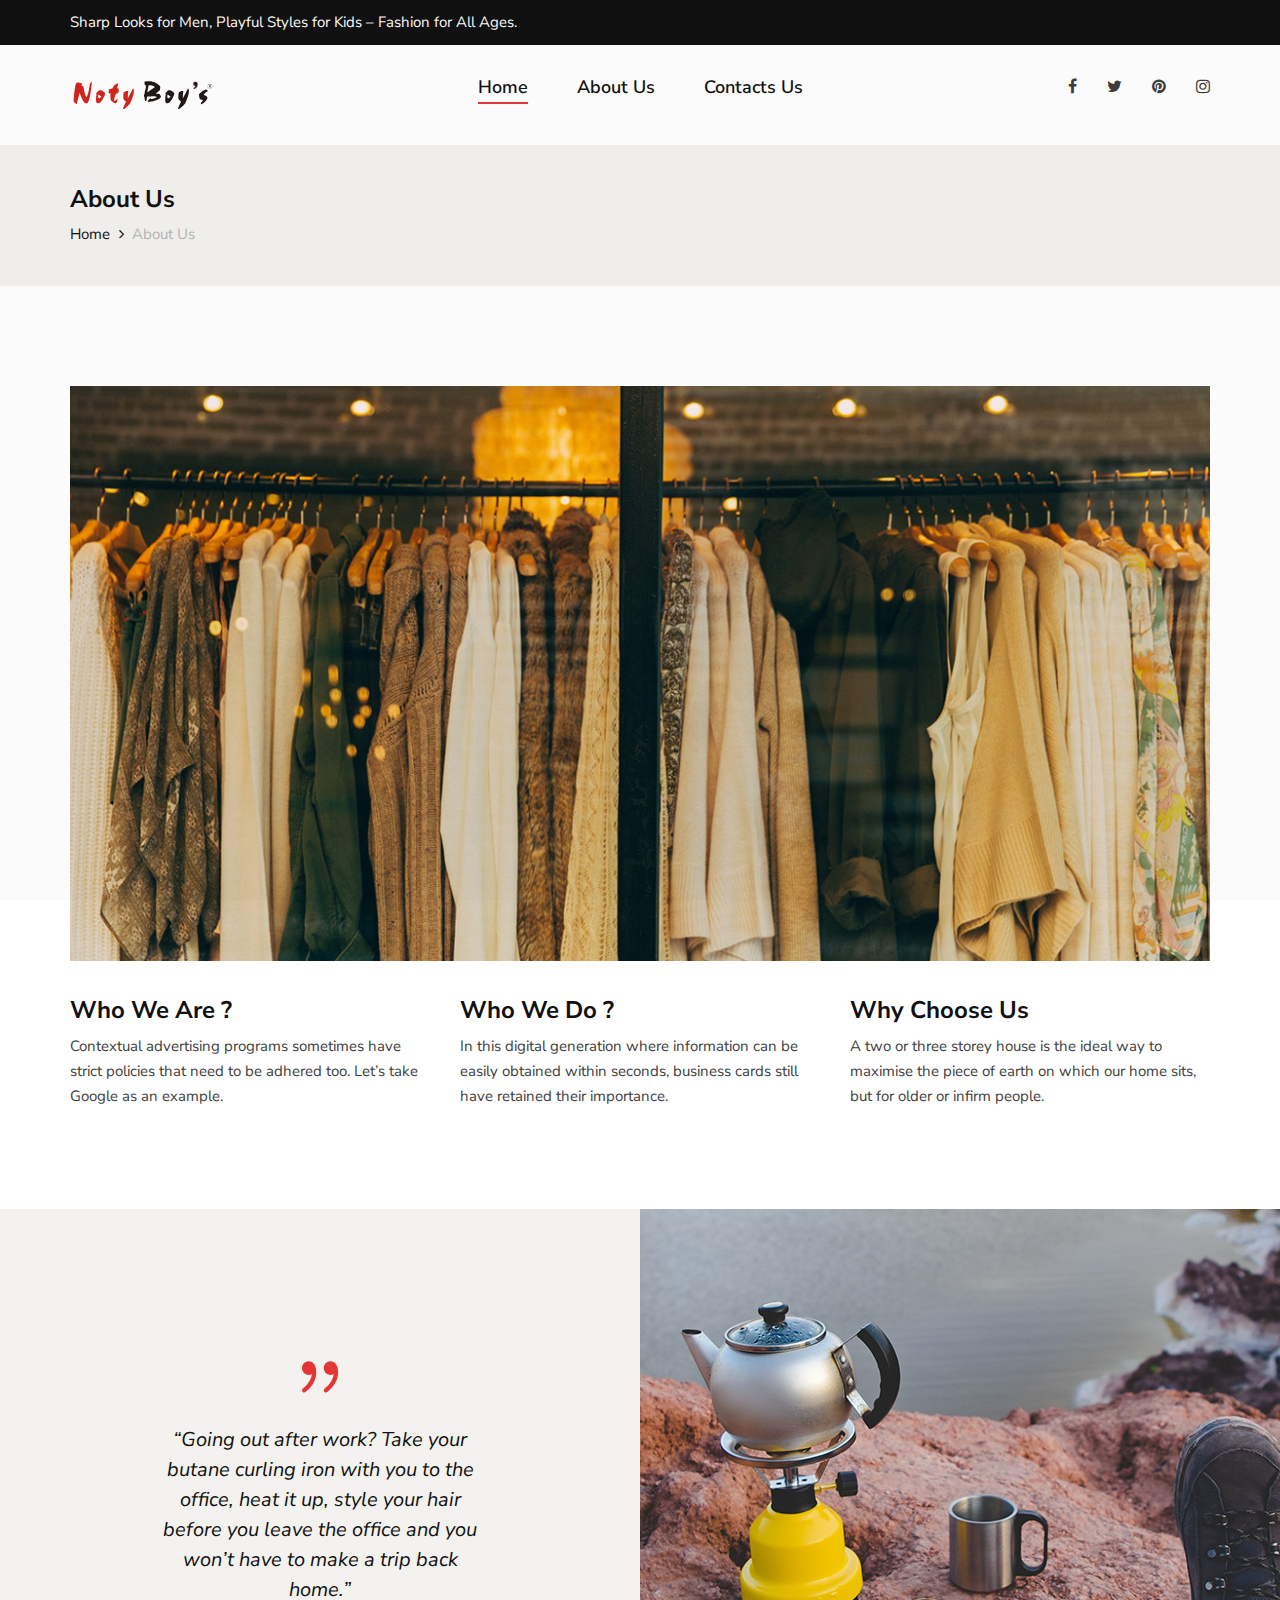
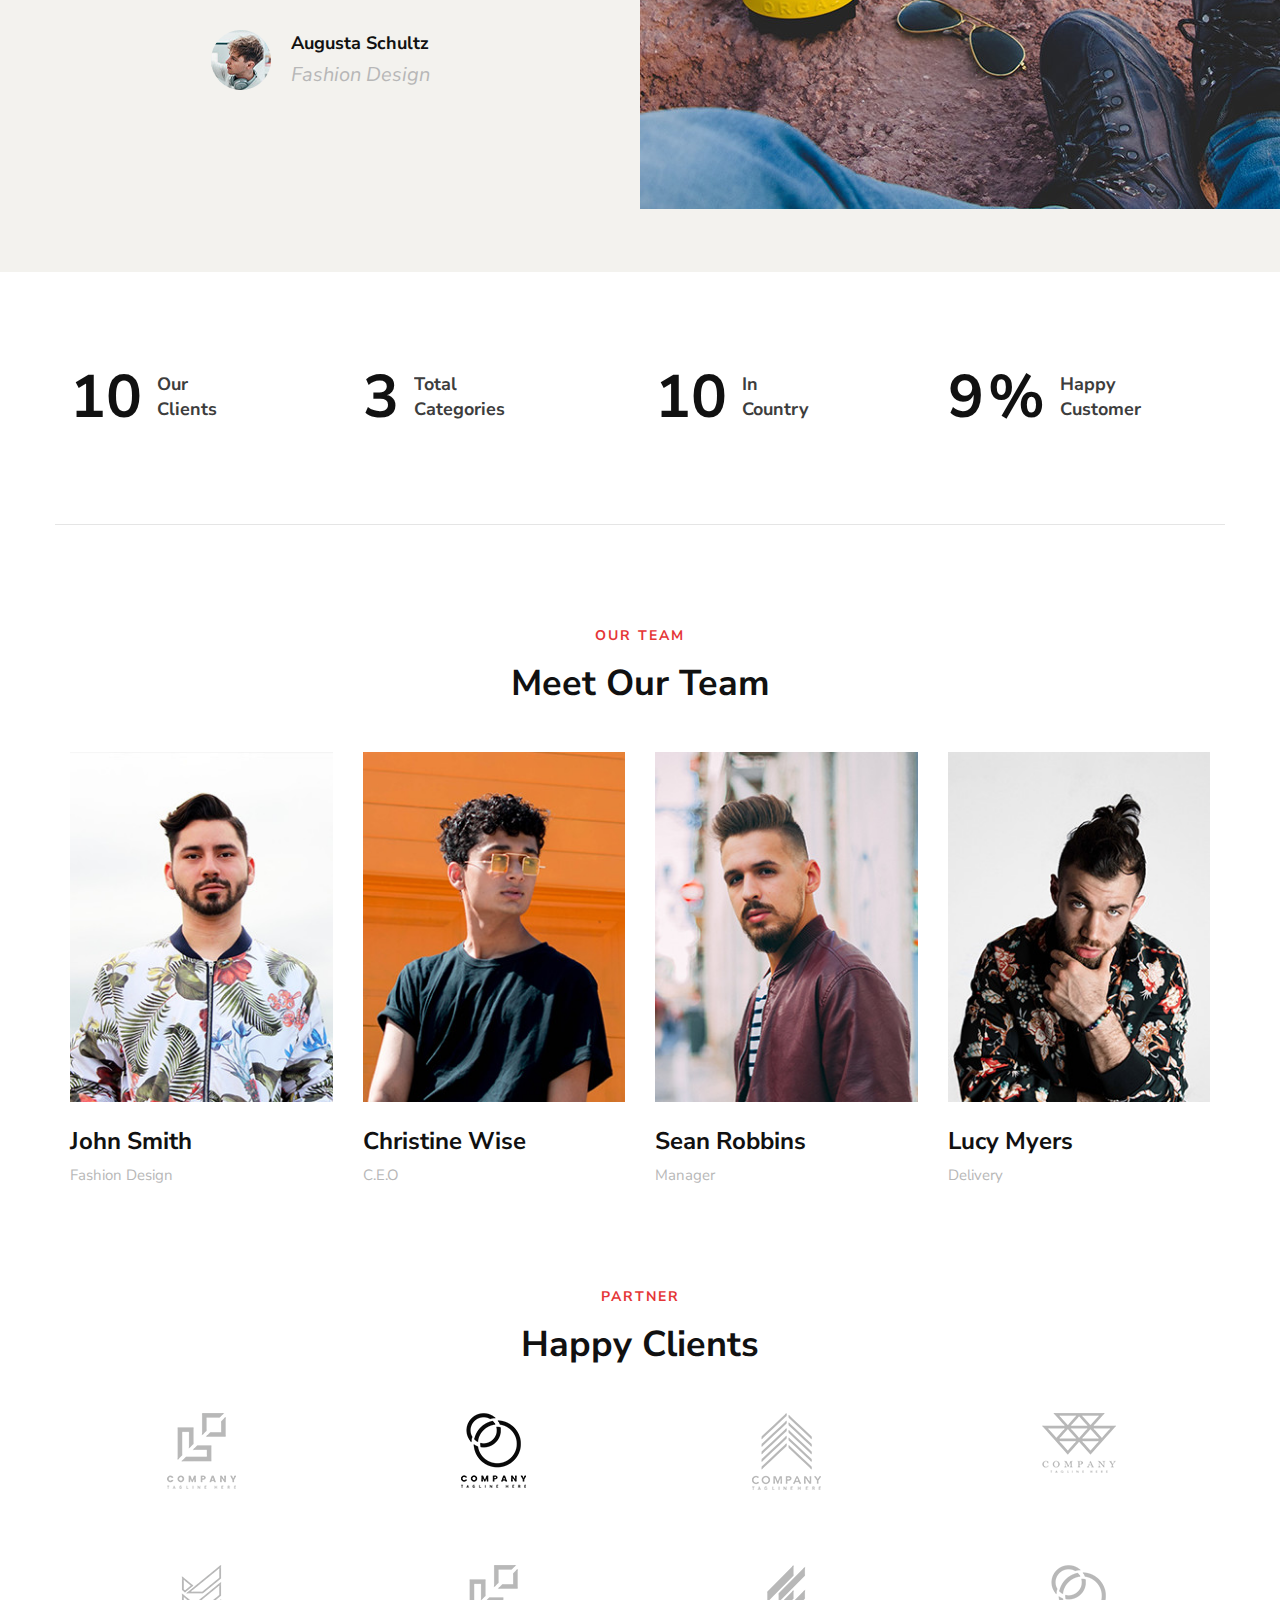
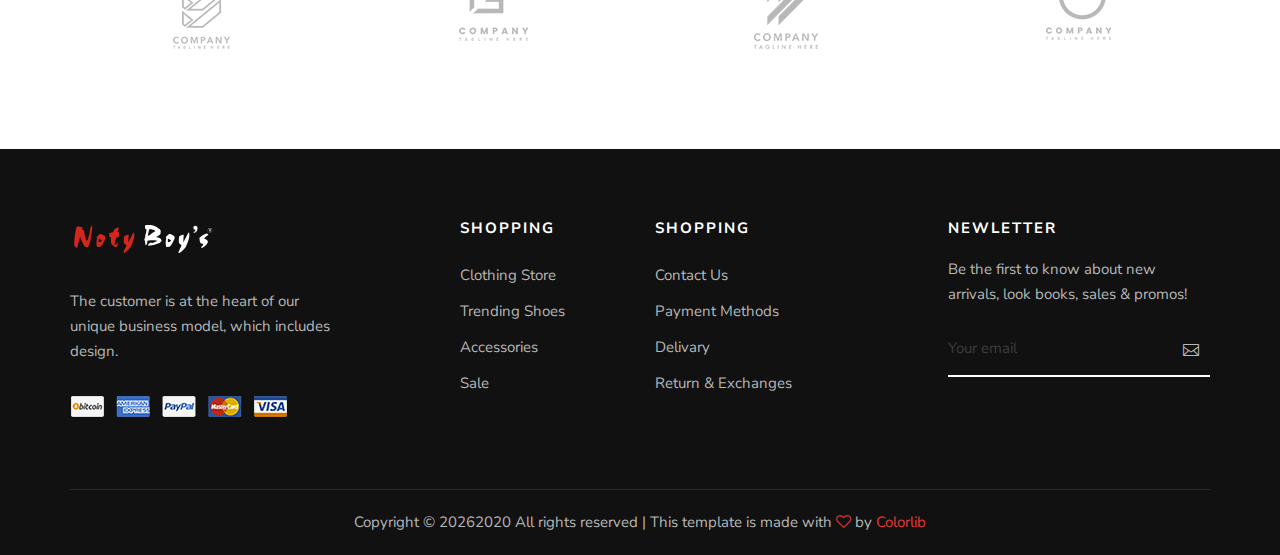
==== commit ca7580e6: "contact us page changes" ====
--- a/public/about.html
+++ b/public/about.html
@@ -84,28 +84,18 @@
                 <div class="col-lg-6 col-md-6">
                     <nav class="header__menu mobile-menu">
                         <ul>
-                            <li><a href="./index.html">Home</a></li>
-                            <li><a href="./shop.html">Shop</a></li>
-                            <li><a href="#">Pages</a>
-                                <ul class="dropdown">
-                                    <li><a href="./about.html">About Us</a></li>
-                                    <li><a href="./shop-details.html">Shop Details</a></li>
-                                    <li><a href="./shopping-cart.html">Shopping Cart</a></li>
-                                    <li><a href="./checkout.html">Check Out</a></li>
-                                    <li><a href="./blog-details.html">Blog Details</a></li>
-                                </ul>
-                            </li>
-                            <li class="active"><a href="./blog.html">Blog</a></li>
-                            <li><a href="./contact.html">Contacts</a></li>
+                            <li class="active"><a href="./index.html">Home</a></li>
+                            <li><a href="./about.html">About Us</a></li>
+                            <li><a href="./contact.html">Contacts Us</a></li>
                         </ul>
                     </nav>
                 </div>
                 <div class="col-lg-3 col-md-3">
                     <div class="header__nav__option">
-                        <a href="#" class="search-switch"><img src="img/icon/search.png" alt=""></a>
-                        <a href="#"><img src="img/icon/heart.png" alt=""></a>
-                        <a href="#"><img src="img/icon/cart.png" alt=""> <span>0</span></a>
-                        <div class="price">$0.00</div>
+                        <a href="#"><i class="fa fa-facebook"></i></a>
+                        <a href="#"><i class="fa fa-twitter"></i></a>
+                        <a href="#"><i class="fa fa-pinterest"></i></a>
+                        <a href="#"><i class="fa fa-instagram"></i></a>
                     </div>
                 </div>
             </div>
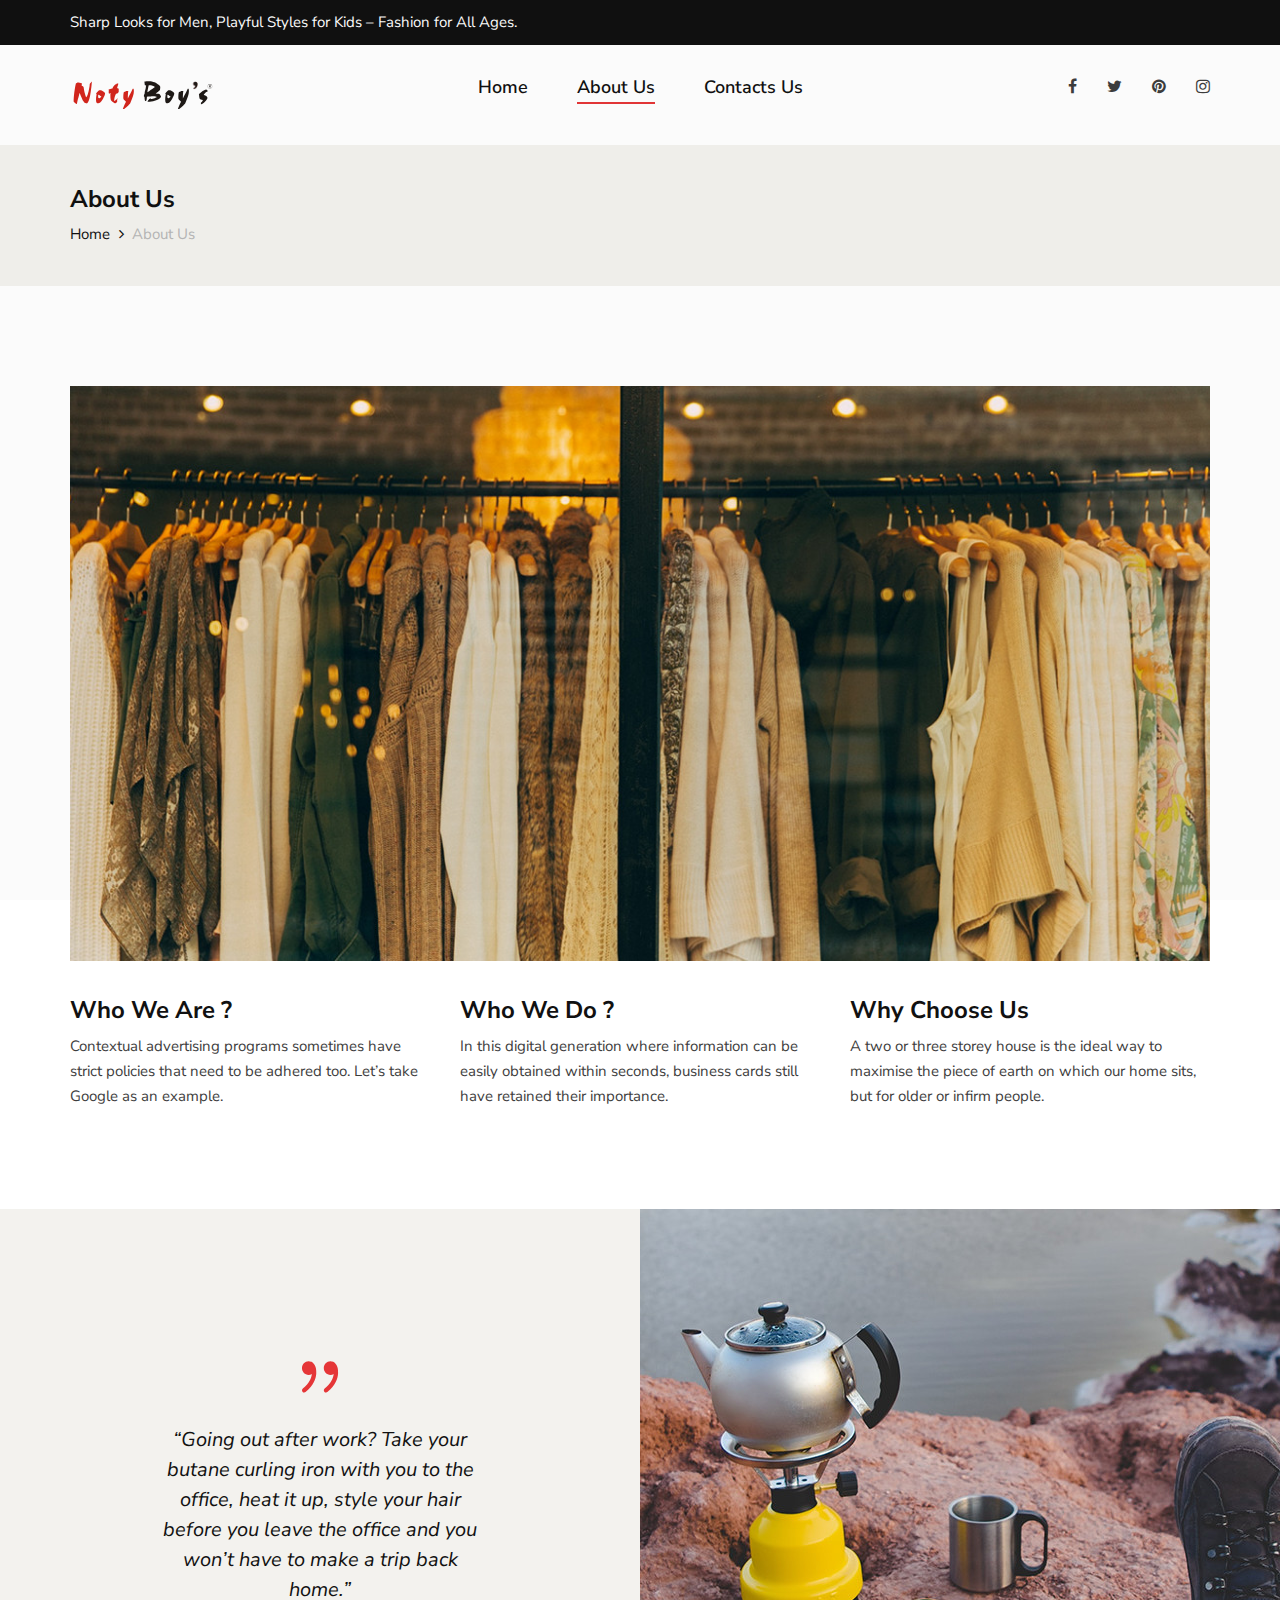
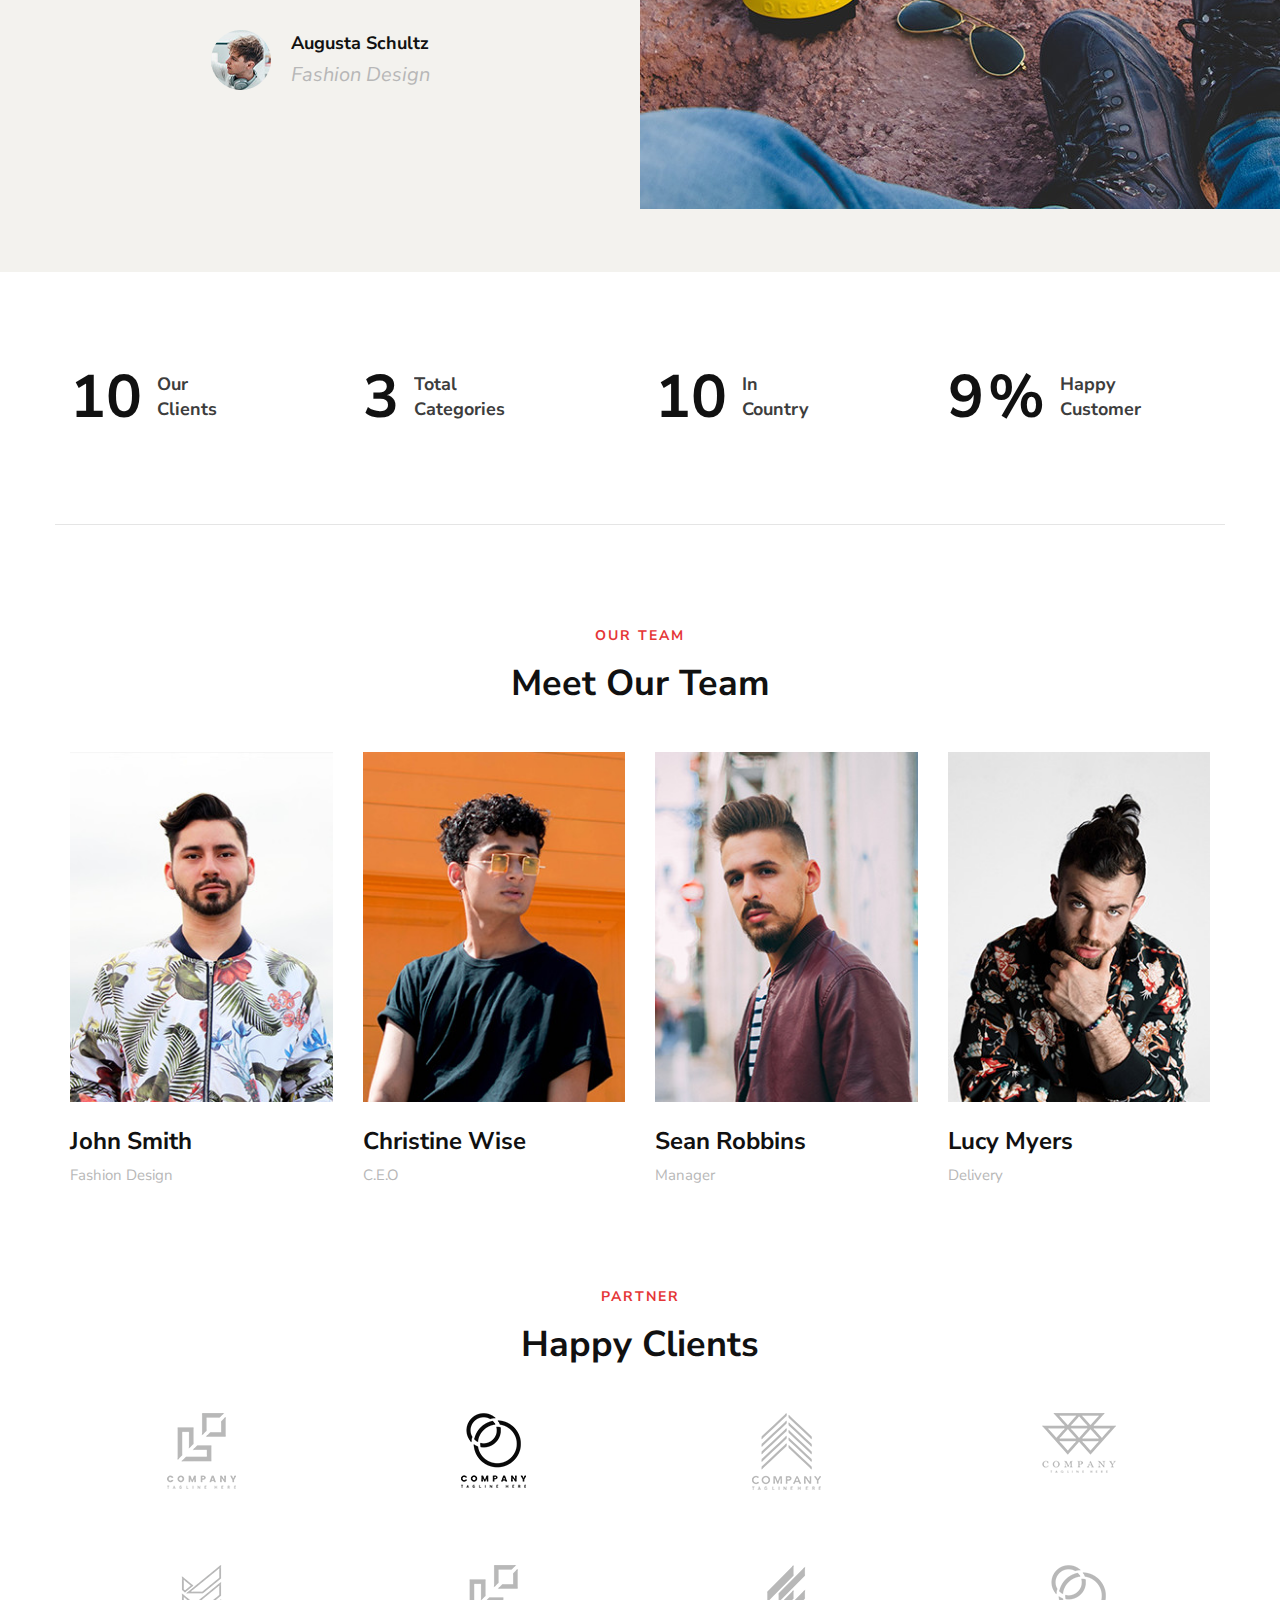
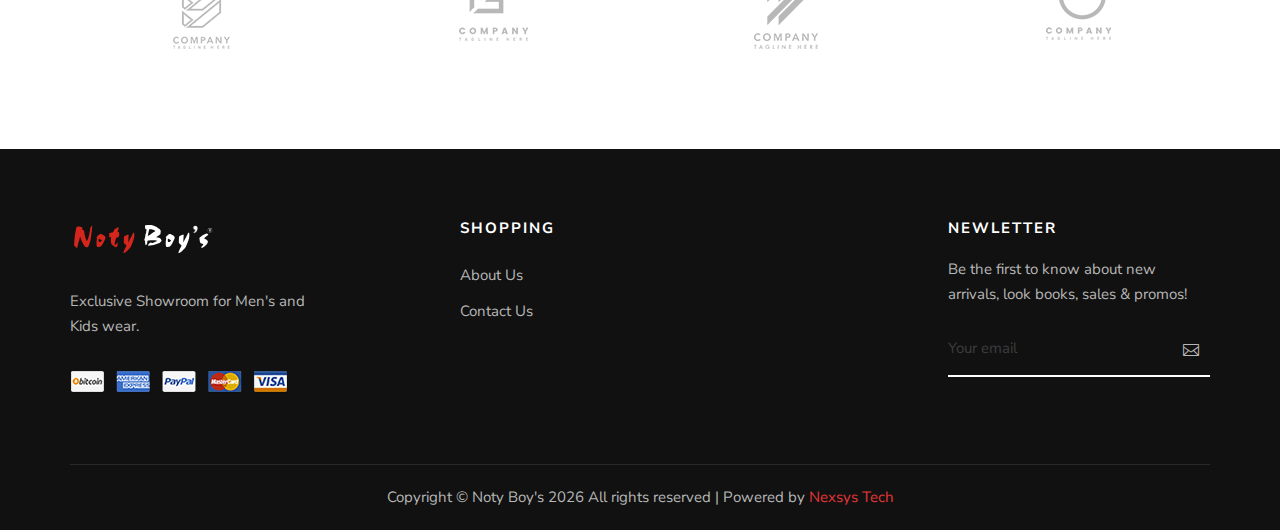
==== commit a27e954b: "footer changes in about and contact page" ====
--- a/public/about.html
+++ b/public/about.html
@@ -78,14 +78,14 @@
             <div class="row">
                 <div class="col-lg-3 col-md-3">
                     <div class="header__logo">
-                        <a href="./index.html"><img src="img/logo.svg" alt=""></a>
+                        <a href="./about.html"><img src="img/logo.svg" alt=""></a>
                     </div>
                 </div>
                 <div class="col-lg-6 col-md-6">
                     <nav class="header__menu mobile-menu">
                         <ul>
-                            <li class="active"><a href="./index.html">Home</a></li>
-                            <li><a href="./about.html">About Us</a></li>
+                            <li><a href="./index.html">Home</a></li>
+                            <li class="active"><a href="./about.html">About Us</a></li>
                             <li><a href="./contact.html">Contacts Us</a></li>
                         </ul>
                     </nav>
@@ -325,7 +325,7 @@
                         <div class="footer__logo">
                             <a href="#"><img src="img/footer-logo.svg" alt=""></a>
                         </div>
-                        <p>The customer is at the heart of our unique business model, which includes design.</p>
+                        <p>Exclusive Showroom for Men's and Kids wear.</p>
                         <a href="#"><img src="img/payment.png" alt=""></a>
                     </div>
                 </div>
@@ -333,15 +333,13 @@
                     <div class="footer__widget">
                         <h6>Shopping</h6>
                         <ul>
-                            <li><a href="#">Clothing Store</a></li>
-                            <li><a href="#">Trending Shoes</a></li>
-                            <li><a href="#">Accessories</a></li>
-                            <li><a href="#">Sale</a></li>
+                            <li><a href="#">About Us</a></li>
+                            <li><a href="#">Contact Us</a></li>
                         </ul>
                     </div>
                 </div>
                 <div class="col-lg-2 col-md-3 col-sm-6">
-                    <div class="footer__widget">
+                    <!-- <div class="footer__widget">
                         <h6>Shopping</h6>
                         <ul>
                             <li><a href="#">Contact Us</a></li>
@@ -349,7 +347,7 @@
                             <li><a href="#">Delivary</a></li>
                             <li><a href="#">Return & Exchanges</a></li>
                         </ul>
-                    </div>
+                    </div> -->
                 </div>
                 <div class="col-lg-3 offset-lg-1 col-md-6 col-sm-6">
                     <div class="footer__widget">
@@ -367,15 +365,12 @@
             <div class="row">
                 <div class="col-lg-12 text-center">
                     <div class="footer__copyright__text">
-                        <!-- Link back to Colorlib can't be removed. Template is licensed under CC BY 3.0. -->
-                        <p>Copyright ©
+                        <p>Copyright © Noty Boy's
                             <script>
                                 document.write(new Date().getFullYear());
-                            </script>2020
-                            All rights reserved | This template is made with <i class="fa fa-heart-o"
-                            aria-hidden="true"></i> by <a href="https://colorlib.com" target="_blank">Colorlib</a>
+                            </script>
+                            All rights reserved | Powered by <a href="https://wbot.app/" target="_blank">Nexsys Tech</a>
                         </p>
-                        <!-- Link back to Colorlib can't be removed. Template is licensed under CC BY 3.0. -->
                     </div>
                 </div>
             </div>
